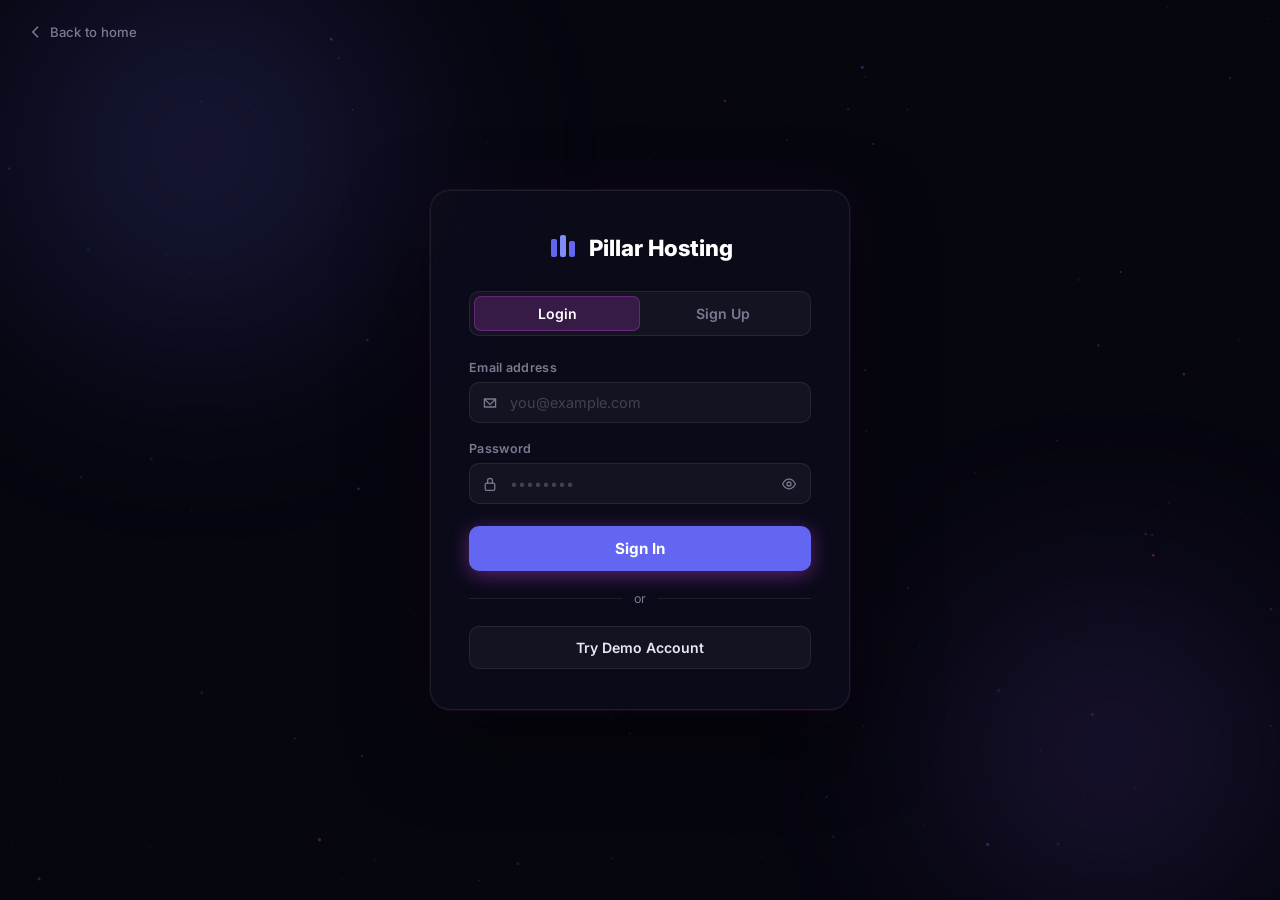
==== dashboard.html @ 29925a9b "Initial project setup and dashboard improvements" ====
<!DOCTYPE html>
<html lang="en">
<head>
  <meta charset="UTF-8" />
  <meta name="viewport" content="width=device-width, initial-scale=1.0" />
  <title>Pillar Hosting — Dashboard</title>
  <link rel="stylesheet" href="dashboard.css" />
  <link href="https://fonts.googleapis.com/css2?family=Inter:wght@300;400;500;600;700;800;900&display=swap" rel="stylesheet" />
</head>
<body>

  <!-- ─── SIDEBAR ─────────────────────────────────────────────────────── -->
  <aside class="sidebar" id="sidebar">
    <div class="sidebar-top">
      <a href="index.html" class="sidebar-logo">
        <svg viewBox="0 0 32 32" fill="none" class="logo-svg">
          <rect x="4"  y="8"  width="6" height="18" rx="2" fill="#6366f1"/>
          <rect x="13" y="4"  width="6" height="22" rx="2" fill="#818cf8"/>
          <rect x="22" y="10" width="6" height="16" rx="2" fill="#6366f1"/>
        </svg>
        <span>Pillar Hosting</span>
      </a>

      <nav class="sidebar-nav">
        <div class="nav-group-label">MAIN</div>
        <a href="#" class="nav-item active" data-page="overview">
          <svg class="ni-icon" viewBox="0 0 20 20" fill="none"><rect x="2" y="2" width="7" height="7" rx="1.5" fill="currentColor"/><rect x="11" y="2" width="7" height="7" rx="1.5" fill="currentColor"/><rect x="2" y="11" width="7" height="7" rx="1.5" fill="currentColor"/><rect x="11" y="11" width="7" height="7" rx="1.5" fill="currentColor"/></svg>
          <span>Overview</span>
          <span class="nav-badge" id="navBadgeOverview" style="display:none"></span>
        </a>
        <a href="#" class="nav-item" data-page="projects">
          <svg class="ni-icon" viewBox="0 0 20 20" fill="none"><rect x="2" y="3" width="16" height="14" rx="2" stroke="currentColor" stroke-width="1.7"/><path d="M7 3v14M2 8h5M2 13h5" stroke="currentColor" stroke-width="1.7" stroke-linecap="round"/></svg>
          <span>Projects</span>
          <span class="nav-badge" id="navBadgeProjects"></span>
        </a>
        <a href="#" class="nav-item" data-page="console">
          <svg class="ni-icon" viewBox="0 0 20 20" fill="none"><rect x="2" y="4" width="16" height="12" rx="2" stroke="currentColor" stroke-width="1.7"/><path d="M6 8l3 2.5L6 13M11 13h4" stroke="currentColor" stroke-width="1.7" stroke-linecap="round" stroke-linejoin="round"/></svg>
          <span>Console</span>
        </a>
        <a href="#" class="nav-item" data-page="files">
          <svg class="ni-icon" viewBox="0 0 20 20" fill="none"><path d="M4 3h7l4 4v10H4V3z" stroke="currentColor" stroke-width="1.7"/><path d="M11 3v4h4" stroke="currentColor" stroke-width="1.7"/></svg>
          <span>Files</span>
        </a>

        <div class="nav-group-label" style="margin-top:16px">SERVICES</div>
        <a href="#" class="nav-item" data-page="addons">
          <svg class="ni-icon" viewBox="0 0 20 20" fill="none"><circle cx="10" cy="10" r="7" stroke="currentColor" stroke-width="1.7"/><path d="M10 7v6M7 10h6" stroke="currentColor" stroke-width="1.7" stroke-linecap="round"/></svg>
          <span>Addons</span>
        </a>
        <a href="#" class="nav-item" data-page="backups">
          <svg class="ni-icon" viewBox="0 0 20 20" fill="none"><path d="M10 3v10M6 9l4 4 4-4" stroke="currentColor" stroke-width="1.7" stroke-linecap="round" stroke-linejoin="round"/><path d="M4 15h12" stroke="currentColor" stroke-width="1.7" stroke-linecap="round"/></svg>
          <span>Backups</span>
        </a>
        <a href="#" class="nav-item" data-page="deploy">
          <svg class="ni-icon" viewBox="0 0 20 20" fill="none"><path d="M10 2l2.5 5h5.5l-4.5 3.5 1.5 5.5L10 13l-5 3 1.5-5.5L2 7h5.5z" stroke="currentColor" stroke-width="1.7" stroke-linejoin="round"/></svg>
          <span>Deploy</span>
        </a>

        <div class="nav-group-label" style="margin-top:16px">ACCOUNT</div>
        <a href="#" class="nav-item" data-page="settings">
          <svg class="ni-icon" viewBox="0 0 20 20" fill="none"><circle cx="10" cy="10" r="2.5" stroke="currentColor" stroke-width="1.7"/><path d="M10 2v2M10 16v2M2 10h2M16 10h2M4.22 4.22l1.42 1.42M14.36 14.36l1.42 1.42M4.22 15.78l1.42-1.42M14.36 5.64l1.42-1.42" stroke="currentColor" stroke-width="1.7" stroke-linecap="round"/></svg>
          <span>Settings</span>
        </a>
      </nav>
    </div>

    <div class="sidebar-bottom">
      <div class="user-card" id="userCard">
        <div class="user-avatar" id="userAvatar">?</div>
        <div class="user-meta">
          <span class="user-name" id="userName">Loading...</span>
          <span class="user-plan" id="userPlan">Free Plan</span>
        </div>
        <button class="user-menu-btn" onclick="toggleUserMenu()" title="Account menu">
          <svg viewBox="0 0 20 20" fill="none"><circle cx="10" cy="5" r="1.5" fill="currentColor"/><circle cx="10" cy="10" r="1.5" fill="currentColor"/><circle cx="10" cy="15" r="1.5" fill="currentColor"/></svg>
        </button>
        <div class="user-dropdown" id="userDropdown">
          <a href="#" onclick="navigateTo('settings'); return false;">Settings</a>
          <a href="index.html">Home</a>
          <div class="ud-divider"></div>
          <a href="#" onclick="Auth.logout(); return false;" class="ud-logout">Logout</a>
        </div>
      </div>
    </div>
  </aside>

  <!-- Sidebar overlay (mobile) -->
  <div class="sidebar-overlay" id="sidebarOverlay" onclick="closeSidebar()"></div>

  <!-- ─── MAIN ─────────────────────────────────────────────────────────── -->
  <div class="main-wrap" id="mainWrap">

    <!-- TOPBAR -->
    <header class="topbar">
      <div class="topbar-left">
        <button class="topbar-burger" onclick="toggleSidebar()">
          <svg viewBox="0 0 20 20" fill="none"><path d="M3 5h14M3 10h14M3 15h14" stroke="currentColor" stroke-width="1.8" stroke-linecap="round"/></svg>
        </button>
        <div class="topbar-breadcrumb">
          <span class="tb-app">Pillar</span>
          <svg viewBox="0 0 16 16" fill="none"><path d="M6 3l5 5-5 5" stroke="currentColor" stroke-width="1.5" stroke-linecap="round" stroke-linejoin="round"/></svg>
          <span class="tb-page" id="topbarPage">Overview</span>
        </div>
      </div>
      <div class="topbar-right">
        <div class="topbar-clock" id="topbarClock">--:--</div>
        <div class="topbar-status">
          <span class="status-dot-g"></span>
          <span>All systems operational</span>
        </div>
        <button class="topbar-icon-btn notif-btn" onclick="toggleNotifications()" title="Notifications">
          <svg viewBox="0 0 20 20" fill="none"><path d="M10 2a6 6 0 00-6 6v3l-2 3h16l-2-3V8a6 6 0 00-6-6z" stroke="currentColor" stroke-width="1.7"/><path d="M8 16a2 2 0 004 0" stroke="currentColor" stroke-width="1.7"/></svg>
          <span class="notif-count" id="notifCount" style="display:none">0</span>
        </button>
        <div class="notif-panel" id="notifPanel">
          <div class="np-header">
            <span>Notifications</span>
            <button onclick="clearNotifications()" class="np-clear">Clear all</button>
          </div>
          <div class="np-list" id="notifList">
            <div class="np-empty">No new notifications</div>
          </div>
        </div>
        <button class="topbar-icon-btn" onclick="Auth.logout()" title="Logout">
          <svg viewBox="0 0 20 20" fill="none"><path d="M13 3h4v14h-4M9 14l4-4-4-4M13 10H5" stroke="currentColor" stroke-width="1.7" stroke-linecap="round" stroke-linejoin="round"/></svg>
        </button>
      </div>
    </header>

    <!-- ── OVERVIEW PAGE ─────────────────────────────────────────────── -->
    <div class="page active" id="page-overview">
      <div class="page-header">
        <div>
          <h1 class="page-title" id="welcomeMsg">Welcome back!</h1>
          <p class="page-sub">Here's what's happening with your projects today.</p>
        </div>
        <button class="btn-primary-sm" onclick="navigateTo('deploy')">+ New Project</button>
      </div>

      <div class="stat-cards" id="overviewStats">
        <div class="stat-card" data-card-anim style="--i:0">
          <div class="sc-icon purple">PRJ</div>
          <div class="sc-info">
            <span class="sc-val" id="scProjects">0</span>
            <span class="sc-lbl">Active Projects</span>
          </div>
          <div class="sc-trend up">↑ 0%</div>
        </div>
        <div class="stat-card" data-card-anim style="--i:1">
          <div class="sc-icon green">UP</div>
          <div class="sc-info">
            <span class="sc-val">99.9<small>%</small></span>
            <span class="sc-lbl">Uptime</span>
          </div>
          <div class="sc-trend up">↑ Stable</div>
        </div>
        <div class="stat-card" data-card-anim style="--i:2">
          <div class="sc-icon blue">RAM</div>
          <div class="sc-info">
            <span class="sc-val" id="scRam">0 MB</span>
            <span class="sc-lbl">RAM Used</span>
          </div>
          <div class="sc-trend neutral">→ Normal</div>
        </div>
        <div class="stat-card" data-card-anim style="--i:3">
          <div class="sc-icon orange">REQ</div>
          <div class="sc-info">
            <span class="sc-val" id="scReqs">0</span>
            <span class="sc-lbl">Requests Today</span>
          </div>
          <div class="sc-trend up">↑ Live</div>
        </div>
      </div>

      <div class="dash-grid">
        <div class="dash-col-main">
          <div class="section-card">
            <div class="sc-header">
              <h2>Your Projects</h2>
              <button class="sc-action" onclick="navigateTo('projects')">View all →</button>
            </div>
            <div id="overviewProjectsList"></div>
          </div>

          <div class="section-card">
            <div class="sc-header"><h2>Activity Log</h2></div>
            <div class="activity-list" id="activityList">
              <div class="activity-empty">No activity yet.</div>
            </div>
          </div>
        </div>

        <div class="dash-col-side">
          <div class="section-card">
            <div class="sc-header"><h2>Quick Deploy</h2></div>
            <div class="quick-deploy-grid">
              <button class="qd-btn" onclick="quickDeploy('Express.js')"><span class="qd-icon js" aria-label="Express.js"><svg class="icon-svg" viewBox="0 0 24 24" aria-hidden="true"><path d="M12 2l8 4.5v9L12 22l-8-6.5v-9L12 2z" fill="currentColor" opacity=".18"/><path d="M12 2l8 4.5v9L12 22l-8-6.5v-9L12 2z" fill="none" stroke="currentColor" stroke-width="1.5"/><circle cx="12" cy="12" r="2.2" fill="currentColor"/></svg></span>Express.js</button>
              <button class="qd-btn" onclick="quickDeploy('FastAPI')"><span class="qd-icon fa" aria-label="FastAPI"><svg class="icon-svg" viewBox="0 0 24 24" aria-hidden="true"><path d="M13 2L5 13h5l-1 9 10-13h-5l-1-7z" fill="currentColor"/></svg></span>FastAPI</button>
              <button class="qd-btn" onclick="quickDeploy('Discord Bot')"><span class="qd-icon dc" aria-label="Discord Bot"><svg class="icon-svg" viewBox="0 0 24 24" aria-hidden="true"><path d="M7 7.5c2.8-2 7.2-2 10 0 1 2 1.5 4 1.5 6.2-2 1.8-4.1 2.8-6.5 3.1l-.8-1.5-.8 1.5c-2.4-.3-4.5-1.3-6.5-3.1 0-2.2.5-4.2 1.5-6.2z" fill="none" stroke="currentColor" stroke-width="1.5"/><circle cx="9.5" cy="11.5" r="1" fill="currentColor"/><circle cx="14.5" cy="11.5" r="1" fill="currentColor"/></svg></span>Discord Bot</button>
              <button class="qd-btn" onclick="quickDeploy('Flask')"><span class="qd-icon fl" aria-label="Flask"><svg class="icon-svg" viewBox="0 0 24 24" aria-hidden="true"><path d="M10 3h4v4l4.2 7.1A3.8 3.8 0 0 1 14.9 20H9.1a3.8 3.8 0 0 1-3.3-5.9L10 7V3z" fill="none" stroke="currentColor" stroke-width="1.6"/><path d="M8 14h8" stroke="currentColor" stroke-width="1.6"/></svg></span>Flask</button>
              <button class="qd-btn" onclick="quickDeploy('Django')"><span class="qd-icon dj" aria-label="Django"><svg class="icon-svg" viewBox="0 0 24 24" aria-hidden="true"><rect x="5" y="5" width="10" height="10" rx="2" fill="none" stroke="currentColor" stroke-width="1.6"/><rect x="9" y="9" width="10" height="10" rx="2" fill="currentColor" opacity=".22" stroke="currentColor" stroke-width="1.2"/></svg></span>Django</button>
              <button class="qd-btn" onclick="quickDeploy('Telegram Bot')"><span class="qd-icon tg" aria-label="Telegram Bot"><svg class="icon-svg" viewBox="0 0 24 24" aria-hidden="true"><path d="M3 11.5L20 4l-4.8 16-4.4-5-3.1 3.1v-4.8L3 11.5z" fill="none" stroke="currentColor" stroke-width="1.6" stroke-linejoin="round"/><path d="M20 4L7.7 13.3" stroke="currentColor" stroke-width="1.4"/></svg></span>Telegram</button>
            </div>
          </div>

          <div class="section-card">
            <div class="sc-header"><h2>Resource Usage</h2></div>
            <div class="resource-bars">
              <div class="resource-item">
                <div class="ri-label"><span>CPU</span><span id="cpuVal">0%</span></div>
                <div class="ri-bar"><div class="ri-fill cpu" id="cpuBar"></div></div>
              </div>
              <div class="resource-item">
                <div class="ri-label"><span>RAM</span><span id="ramVal">0%</span></div>
                <div class="ri-bar"><div class="ri-fill ram" id="ramBar"></div></div>
              </div>
              <div class="resource-item">
                <div class="ri-label"><span>Network</span><span id="netVal">0 KB/s</span></div>
                <div class="ri-bar"><div class="ri-fill net" id="netBar"></div></div>
              </div>
              <div class="resource-item">
                <div class="ri-label"><span>Storage</span><span id="stoVal">0%</span></div>
                <div class="ri-bar"><div class="ri-fill sto" id="stoBar"></div></div>
              </div>
            </div>
          </div>
        </div>
      </div>
    </div>

    <!-- ── PROJECTS PAGE ─────────────────────────────────────────────── -->
    <div class="page" id="page-projects">
      <div class="page-header">
        <div>
          <h1 class="page-title">Projects</h1>
          <p class="page-sub">Manage and monitor all your deployments.</p>
        </div>
        <div class="page-header-actions">
          <div class="search-wrap">
            <svg viewBox="0 0 20 20" fill="none"><circle cx="8.5" cy="8.5" r="5.5" stroke="currentColor" stroke-width="1.7"/><path d="M13 13l4 4" stroke="currentColor" stroke-width="1.7" stroke-linecap="round"/></svg>
            <input type="text" id="projectSearch" placeholder="Search projects..." oninput="filterProjects()" />
          </div>
          <button class="btn-primary-sm" onclick="navigateTo('deploy')">+ New Project</button>
        </div>
      </div>
      <div id="projectsGrid" class="projects-grid"></div>
    </div>

    <!-- ── CONSOLE PAGE ──────────────────────────────────────────────── -->
    <div class="page" id="page-console">
      <div class="page-header">
        <div>
          <h1 class="page-title">Console</h1>
          <p class="page-sub">Live terminal output for your deployments.</p>
        </div>
        <div class="page-header-actions">
          <select class="form-select" id="consoleProjectSelect" onchange="switchConsoleProject()">
            <option value="">Select a project...</option>
          </select>
        </div>
      </div>
      <div class="console-wrap">
        <div class="console-toolbar">
          <div class="ct-left">
            <span class="ct-dot red"></span>
            <span class="ct-dot yellow"></span>
            <span class="ct-dot green"></span>
            <span class="ct-title" id="consoleTitle">No project selected</span>
          </div>
          <div class="ct-right">
            <button class="ct-btn" onclick="clearConsole()">Clear</button>
            <button class="ct-btn" onclick="copyConsole()">Copy</button>
            <button class="ct-btn" onclick="downloadLogs()">Download Logs</button>
          </div>
        </div>
        <div class="console-body" id="consoleBody">
          <div class="console-placeholder">Select a project to view its console output.</div>
        </div>
        <div class="console-input-row">
          <span class="ci-prompt">$</span>
          <input type="text" class="ci-input" id="consoleInput" placeholder="Enter command..." onkeydown="handleConsoleCmd(event)" />
          <button class="ci-run" onclick="runConsoleCmd()">Run</button>
        </div>
      </div>
    </div>

    <!-- ── FILES PAGE ────────────────────────────────────────────────── -->
    <div class="page" id="page-files">
      <div class="page-header">
        <div>
          <h1 class="page-title">Files</h1>
          <p class="page-sub">Browse and manage project files.</p>
        </div>
        <div class="page-header-actions">
          <select class="form-select" id="filesProjectSelect" onchange="loadFiles()"></select>
          <button class="btn-primary-sm" onclick="uploadFileDialog()">Upload</button>
        </div>
      </div>
      <div class="files-card">
        <div class="files-breadcrumb" id="filesBreadcrumb">/ root</div>
        <table class="data-table" id="filesTable">
          <thead><tr><th>Name</th><th>Size</th><th>Modified</th><th>Actions</th></tr></thead>
          <tbody id="filesBody"></tbody>
        </table>
      </div>
    </div>

    <!-- ── ADDONS PAGE ───────────────────────────────────────────────── -->
    <div class="page" id="page-addons">
      <div class="page-header">
        <div>
          <h1 class="page-title">Addons</h1>
          <p class="page-sub">Extend your projects with powerful integrations.</p>
        </div>
      </div>
      <div class="addons-grid" id="addonsGrid"></div>
    </div>

    <!-- ── BACKUPS PAGE ──────────────────────────────────────────────── -->
    <div class="page" id="page-backups">
      <div class="page-header">
        <div>
          <h1 class="page-title">Backups</h1>
          <p class="page-sub">Automatic and manual snapshots of your projects.</p>
        </div>
        <button class="btn-primary-sm" onclick="createBackup()">+ Create Backup</button>
      </div>
      <div class="section-card">
        <table class="data-table">
          <thead><tr><th>Backup</th><th>Project</th><th>Size</th><th>Created</th><th>Actions</th></tr></thead>
          <tbody id="backupsBody"></tbody>
        </table>
      </div>
    </div>

    <!-- ── DEPLOY PAGE ───────────────────────────────────────────────── -->
    <div class="page" id="page-deploy">
      <div class="page-header">
        <div>
          <h1 class="page-title">Deploy</h1>
          <p class="page-sub">Launch a new project in seconds.</p>
        </div>
      </div>
      <div class="deploy-layout">
        <div class="deploy-form-card">
          <h2>Project Details</h2>
          <div class="form-group">
            <label>Project Name</label>
            <input type="text" class="form-input" id="deployName" placeholder="my-awesome-app" />
          </div>
          <div class="form-group">
            <label>Project Type</label>
            <div class="type-picker" id="typePicker">
              <button class="type-btn active" data-type="Express.js"><span class="qd-icon js" aria-label="Express.js"><svg class="icon-svg" viewBox="0 0 24 24" aria-hidden="true"><path d="M12 2l8 4.5v9L12 22l-8-6.5v-9L12 2z" fill="currentColor" opacity=".18"/><path d="M12 2l8 4.5v9L12 22l-8-6.5v-9L12 2z" fill="none" stroke="currentColor" stroke-width="1.5"/><circle cx="12" cy="12" r="2.2" fill="currentColor"/></svg></span>Express.js</button>
              <button class="type-btn" data-type="FastAPI"><span class="qd-icon fa" aria-label="FastAPI"><svg class="icon-svg" viewBox="0 0 24 24" aria-hidden="true"><path d="M13 2L5 13h5l-1 9 10-13h-5l-1-7z" fill="currentColor"/></svg></span>FastAPI</button>
              <button class="type-btn" data-type="Flask"><span class="qd-icon fl" aria-label="Flask"><svg class="icon-svg" viewBox="0 0 24 24" aria-hidden="true"><path d="M10 3h4v4l4.2 7.1A3.8 3.8 0 0 1 14.9 20H9.1a3.8 3.8 0 0 1-3.3-5.9L10 7V3z" fill="none" stroke="currentColor" stroke-width="1.6"/><path d="M8 14h8" stroke="currentColor" stroke-width="1.6"/></svg></span>Flask</button>
              <button class="type-btn" data-type="Django"><span class="qd-icon dj" aria-label="Django"><svg class="icon-svg" viewBox="0 0 24 24" aria-hidden="true"><rect x="5" y="5" width="10" height="10" rx="2" fill="none" stroke="currentColor" stroke-width="1.6"/><rect x="9" y="9" width="10" height="10" rx="2" fill="currentColor" opacity=".22" stroke="currentColor" stroke-width="1.2"/></svg></span>Django</button>
              <button class="type-btn" data-type="Discord Bot"><span class="qd-icon dc" aria-label="Discord Bot"><svg class="icon-svg" viewBox="0 0 24 24" aria-hidden="true"><path d="M7 7.5c2.8-2 7.2-2 10 0 1 2 1.5 4 1.5 6.2-2 1.8-4.1 2.8-6.5 3.1l-.8-1.5-.8 1.5c-2.4-.3-4.5-1.3-6.5-3.1 0-2.2.5-4.2 1.5-6.2z" fill="none" stroke="currentColor" stroke-width="1.5"/><circle cx="9.5" cy="11.5" r="1" fill="currentColor"/><circle cx="14.5" cy="11.5" r="1" fill="currentColor"/></svg></span>Discord Bot</button>
              <button class="type-btn" data-type="Telegram Bot"><span class="qd-icon tg" aria-label="Telegram Bot"><svg class="icon-svg" viewBox="0 0 24 24" aria-hidden="true"><path d="M3 11.5L20 4l-4.8 16-4.4-5-3.1 3.1v-4.8L3 11.5z" fill="none" stroke="currentColor" stroke-width="1.6" stroke-linejoin="round"/><path d="M20 4L7.7 13.3" stroke="currentColor" stroke-width="1.4"/></svg></span>Telegram Bot</button>
              <button class="type-btn" data-type="Node.js"><span class="qd-icon js" aria-label="Node.js"><svg class="icon-svg" viewBox="0 0 24 24" aria-hidden="true"><path d="M12 2l8 4.5v9L12 22l-8-6.5v-9L12 2z" fill="currentColor" opacity=".18"/><path d="M12 2l8 4.5v9L12 22l-8-6.5v-9L12 2z" fill="none" stroke="currentColor" stroke-width="1.5"/><circle cx="12" cy="12" r="2.2" fill="currentColor"/></svg></span>Node.js</button>
              <button class="type-btn" data-type="Bun"><span class="qd-icon fa" aria-label="Bun"><svg class="icon-svg" viewBox="0 0 24 24" aria-hidden="true"><circle cx="12" cy="12" r="8" fill="none" stroke="currentColor" stroke-width="1.6"/><circle cx="9.3" cy="11" r="1" fill="currentColor"/><circle cx="14.7" cy="11" r="1" fill="currentColor"/><path d="M9 15c1 .8 2 .9 3 .9s2-.1 3-.9" stroke="currentColor" stroke-width="1.4" fill="none" stroke-linecap="round"/></svg></span>Bun</button>
              <button class="type-btn" data-type="PHP"><span class="qd-icon fl" aria-label="PHP"><svg class="icon-svg" viewBox="0 0 24 24" aria-hidden="true"><ellipse cx="12" cy="12" rx="8" ry="5.5" fill="none" stroke="currentColor" stroke-width="1.6"/><path d="M8 10h1.5M11.5 10H13M15 10h1" stroke="currentColor" stroke-width="1.4"/></svg></span>PHP</button>
              <button class="type-btn" data-type="Ruby"><span class="qd-icon dj" aria-label="Ruby"><svg class="icon-svg" viewBox="0 0 24 24" aria-hidden="true"><path d="M12 3l6 5-2 8-8 5-3-8 3-6z" fill="none" stroke="currentColor" stroke-width="1.6"/><path d="M12 3l1.8 5L9 13l-4-0.2" stroke="currentColor" stroke-width="1.2"/></svg></span>Ruby</button>
              <button class="type-btn" data-type="Go"><span class="qd-icon dc" aria-label="Go"><svg class="icon-svg" viewBox="0 0 24 24" aria-hidden="true"><path d="M4 12h9M4 9h7M4 15h6" stroke="currentColor" stroke-width="1.6" stroke-linecap="round"/><circle cx="15.5" cy="12" r="4.5" fill="none" stroke="currentColor" stroke-width="1.6"/><circle cx="15.5" cy="12" r="1" fill="currentColor"/></svg></span>Go</button>
              <button class="type-btn" data-type="Rust"><span class="qd-icon tg" aria-label="Rust"><svg class="icon-svg" viewBox="0 0 24 24" aria-hidden="true"><circle cx="12" cy="12" r="7" fill="none" stroke="currentColor" stroke-width="1.6"/><circle cx="12" cy="12" r="2" fill="currentColor"/><path d="M12 5v2M12 17v2M5 12h2M17 12h2" stroke="currentColor" stroke-width="1.4"/></svg></span>Rust</button>
              <button class="type-btn" data-type="Java"><span class="qd-icon js" aria-label="Java"><svg class="icon-svg" viewBox="0 0 24 24" aria-hidden="true"><path d="M8 18h8" stroke="currentColor" stroke-width="1.6"/><path d="M9 10h6v6a3 3 0 0 1-6 0v-6z" fill="none" stroke="currentColor" stroke-width="1.6"/><path d="M12 4c0 1.2 1.2 1.6 1.2 2.8S12 8.3 12 9" stroke="currentColor" stroke-width="1.3" fill="none" stroke-linecap="round"/></svg></span>Java</button>
              <button class="type-btn" data-type=".NET"><span class="qd-icon fa" aria-label=".NET"><svg class="icon-svg" viewBox="0 0 24 24" aria-hidden="true"><rect x="4" y="5" width="16" height="14" rx="2" fill="none" stroke="currentColor" stroke-width="1.6"/><path d="M8 12h8" stroke="currentColor" stroke-width="1.6"/><path d="M12 8v8" stroke="currentColor" stroke-width="1.6"/></svg></span>.NET</button>
              <button class="type-btn" data-type="Custom Runtime"><span class="qd-icon fl" aria-label="Custom Runtime"><svg class="icon-svg" viewBox="0 0 24 24" aria-hidden="true"><path d="M4 8l6-5v4l-3 2 3 2v4l-6-5V8zm16 0l-6-5v4l3 2-3 2v4l6-5V8z" fill="currentColor"/></svg></span>Custom Runtime</button>
            </div>
          </div>
          <div class="form-group">
            <label>Deployment Method</label>
            <div class="method-tabs" id="methodTabs">
              <button class="method-tab active" data-method="github"><svg class="method-icon" viewBox="0 0 24 24" aria-hidden="true"><circle cx="6" cy="6" r="2" fill="currentColor"/><circle cx="18" cy="8" r="2" fill="currentColor"/><circle cx="8" cy="18" r="2" fill="currentColor"/><path d="M7.6 7.3l8 1.4M7.3 7.8l-.8 8M16.4 9.3l-6.8 7.1" stroke="currentColor" stroke-width="1.6" fill="none" stroke-linecap="round"/></svg>GitHub Import</button>
              <button class="method-tab" data-method="upload"><svg class="method-icon" viewBox="0 0 24 24" aria-hidden="true"><path d="M12 4v10M8.5 7.5L12 4l3.5 3.5" stroke="currentColor" stroke-width="1.8" fill="none" stroke-linecap="round" stroke-linejoin="round"/><rect x="4" y="14" width="16" height="6" rx="2" fill="none" stroke="currentColor" stroke-width="1.6"/></svg>File Upload</button>
              <button class="method-tab" data-method="zip"><svg class="method-icon" viewBox="0 0 24 24" aria-hidden="true"><rect x="4" y="5" width="16" height="14" rx="2" fill="none" stroke="currentColor" stroke-width="1.6"/><path d="M12 6v12" stroke="currentColor" stroke-width="1.4" stroke-dasharray="2 2"/><path d="M8 10h2M8 14h2" stroke="currentColor" stroke-width="1.6" stroke-linecap="round"/></svg>Direct ZIP</button>
            </div>
          </div>
          <div class="form-group" id="repoGroup">
            <label>Repository URL</label>
            <input type="text" class="form-input" id="deployRepo" placeholder="https://github.com/user/repo" />
          </div>
          <div class="form-group">
            <label>Environment Variables <span class="label-hint">(optional)</span></label>
            <textarea class="form-input form-textarea" id="deployEnv" placeholder="PORT=3000&#10;NODE_ENV=production"></textarea>
          </div>
          <div class="form-group">
            <label>Plan</label>
            <div class="plan-picker">
              <label class="plan-radio active" id="planFree"><input type="radio" name="plan" value="free" checked /> Free Forever — 512MB RAM · 1 vCPU · Always $0</label>
            </div>
          </div>
          <button class="btn-deploy" id="btnDeploy" onclick="deployProject()">
            <span id="deployBtnText">Deploy Project</span>
          </button>
        </div>
        <div class="deploy-preview-card">
          <h2>Deployment Preview</h2>
          <div class="deploy-preview" id="deployPreview">
            <div class="dp-row"><span class="dp-k">Name</span><span class="dp-v" id="dpName">—</span></div>
            <div class="dp-row"><span class="dp-k">Type</span><span class="dp-v" id="dpType">Express.js</span></div>
            <div class="dp-row"><span class="dp-k">Method</span><span class="dp-v" id="dpMethod">GitHub Import</span></div>
            <div class="dp-row"><span class="dp-k">Plan</span><span class="dp-v" id="dpPlan">Free</span></div>
            <div class="dp-row"><span class="dp-k">Status</span><span class="dp-v"><span class="tag-ready">Ready to deploy</span></span></div>
          </div>
          <div class="deploy-log" id="deployLog" style="display:none">
            <div class="dl-header">Deploy Log</div>
            <div class="dl-body" id="deployLogBody"></div>
          </div>
        </div>
      </div>
    </div>

    <!-- ── PROJECT MANAGER PAGE ─────────────────────────────────────── -->
    <div class="page" id="page-manage">
      <div class="page-header">
        <div>
          <h1 class="page-title" id="manageProjectTitle">Project Manager</h1>
          <p class="page-sub" id="manageProjectSub">Manage runtime, files, packages, and startup for a selected project.</p>
        </div>
        <button class="btn-primary-sm" onclick="navigateTo('projects')">← Back to Projects</button>
      </div>

      <div class="manage-shell" id="manageShell">
        <div class="manage-empty">
          <h3>No project selected</h3>
          <p>Open the Projects page and click Manage Project on any project.</p>
        </div>
      </div>
    </div>

    <!-- ── SETTINGS PAGE ─────────────────────────────────────────────── -->
    <div class="page" id="page-settings">
      <div class="page-header">
        <div>
          <h1 class="page-title">Settings</h1>
          <p class="page-sub">Manage your account and preferences.</p>
        </div>
      </div>
      <div class="settings-layout">
        <div class="settings-card">
          <h2>Profile</h2>
          <div class="profile-avatar-row">
            <div class="big-avatar" id="bigAvatar">?</div>
            <div>
              <p style="font-weight:600;color:#fff" id="profileNameDisplay">—</p>
              <p style="font-size:0.8rem;color:var(--muted)" id="profileEmailDisplay">—</p>
            </div>
          </div>
          <div class="form-group"><label>Display Name</label><input type="text" class="form-input" id="settingName" /></div>
          <div class="form-group"><label>Email Address</label><input type="email" class="form-input" id="settingEmail" /></div>
          <button class="btn-save" onclick="saveProfile()">Save Changes</button>
          <div class="save-msg" id="profileMsg" style="display:none"></div>
        </div>

        <div class="settings-card">
          <h2>Security</h2>
          <div class="form-group"><label>Current Password</label><input type="password" class="form-input" id="settingOldPass" placeholder="••••••••" /></div>
          <div class="form-group"><label>New Password</label><input type="password" class="form-input" id="settingNewPass" placeholder="Min. 6 characters" /></div>
          <div class="form-group"><label>Confirm New Password</label><input type="password" class="form-input" id="settingConfPass" placeholder="••••••••" /></div>
          <button class="btn-save" onclick="changePassword()">Update Password</button>
          <div class="save-msg" id="passMsg" style="display:none"></div>
        </div>

        <div class="settings-card">
          <h2>Subscription</h2>
          <div class="plan-display" id="planDisplay">
            <div class="pd-pill free">FREE FOREVER</div>
            <div>
              <p class="pd-name">Pillar Free</p>
              <p class="pd-desc">Unlimited projects · 512 MB RAM · Always $0</p>
            </div>
          </div>
          <p style="font-size:0.82rem;color:var(--muted);margin-top:8px">Pillar Hosting is completely free. No upgrades, no credit card ever.</p>
        </div>

        <div class="settings-card danger-zone">
          <h2>Danger Zone</h2>
          <p>Permanently delete your account and all data. This action cannot be undone.</p>
          <button class="btn-danger" onclick="confirmDeleteAccount()">Delete Account</button>
        </div>
      </div>
    </div>

  </div><!-- /main-wrap -->

  <script src="auth.js"></script>
  <script src="dashboard.js"></script>
</body>
</html>
---- dashboard.css ----
/* ═══════════════════════════════════════════════════════
   dashboard.css — Pella Dashboard
═══════════════════════════════════════════════════════ */
*, *::before, *::after { box-sizing: border-box; margin: 0; padding: 0; }

:root {
  --bg:        #06060f;
  --bg2:       #09091a;
  --card:      #0c0c1c;
  --card2:     #111128;
  --border:    rgba(255,255,255,0.07);
  --border-h:  rgba(99,102,241,0.35);
  --pink:      #6366f1;
  --pink2:     #4338ca;
  --text:      #e8e8f0;
  --muted:     #7a7a92;
  --green:     #22c55e;
  --blue:      #3b82f6;
  --orange:    #f97316;
  --red:       #ef4444;
  --sidebar-w: 230px;
  --topbar-h:  58px;
  --r:         12px;
}

html, body { height: 100%; overflow: hidden; }
body {
  font-family: 'Inter', system-ui, sans-serif;
  background: var(--bg);
  color: var(--text);
  display: flex;
}
a { text-decoration: none; color: inherit; }
button { font-family: inherit; cursor: pointer; }

/* ── SIDEBAR ─────────────────────────────────────────────────────────────── */
.sidebar {
  width: var(--sidebar-w);
  height: 100vh;
  background: var(--bg2);
  border-right: 1px solid var(--border);
  display: flex;
  flex-direction: column;
  justify-content: space-between;
  flex-shrink: 0;
  overflow-y: auto;
  z-index: 50;
  transition: transform 0.28s cubic-bezier(0.22,1,0.36,1);
  /* Custom scrollbar */
  scrollbar-width: thin;
  scrollbar-color: rgba(255,255,255,0.08) transparent;
}
.sidebar::-webkit-scrollbar { width: 4px; }
.sidebar::-webkit-scrollbar-thumb { background: rgba(255,255,255,0.08); border-radius: 2px; }

.sidebar-top { padding: 0 10px 10px; }

.sidebar-logo {
  display: flex;
  align-items: center;
  gap: 9px;
  padding: 18px 12px 16px;
  font-size: 1.2rem;
  font-weight: 800;
  color: #fff;
  letter-spacing: -0.5px;
  border-bottom: 1px solid var(--border);
  margin-bottom: 12px;
  transition: opacity 0.2s;
}
.sidebar-logo:hover { opacity: 0.8; }
.logo-svg { width: 26px; height: 26px; }

.sidebar-nav { display: flex; flex-direction: column; gap: 2px; }

.nav-group-label {
  font-size: 0.62rem;
  font-weight: 700;
  letter-spacing: 1.5px;
  color: var(--muted);
  padding: 6px 12px 4px;
  opacity: 0.7;
}

.nav-item {
  display: flex;
  align-items: center;
  gap: 10px;
  padding: 10px 12px;
  border-radius: 9px;
  font-size: 0.875rem;
  font-weight: 500;
  color: var(--muted);
  transition: background 0.18s, color 0.18s, transform 0.15s;
  position: relative;
}
.ni-icon { width: 17px; height: 17px; flex-shrink: 0; }
.nav-item span:nth-child(2) { flex: 1; }
.nav-item:hover {
  background: rgba(255,255,255,0.05);
  color: var(--text);
  transform: translateX(2px);
}
.nav-item.active {
  background: rgba(99,102,241,0.12);
  color: var(--pink);
  font-weight: 600;
}
.nav-item.active::before {
  content: '';
  position: absolute;
  left: 0; top: 20%; bottom: 20%;
  width: 3px;
  background: var(--pink);
  border-radius: 0 3px 3px 0;
}

.nav-badge {
  min-width: 18px;
  height: 18px;
  background: var(--pink);
  color: #fff;
  font-size: 0.62rem;
  font-weight: 800;
  border-radius: 9px;
  display: flex;
  align-items: center;
  justify-content: center;
  padding: 0 5px;
}

/* ── SIDEBAR BOTTOM (user card) ──────────────────────────────────────────── */
.sidebar-bottom {
  padding: 12px 10px;
  border-top: 1px solid var(--border);
}

.user-card {
  display: flex;
  align-items: center;
  gap: 10px;
  padding: 10px 12px;
  border-radius: 10px;
  background: rgba(255,255,255,0.03);
  border: 1px solid var(--border);
  position: relative;
  transition: border-color 0.2s;
}
.user-card:hover { border-color: var(--border-h); }

.user-avatar {
  width: 34px; height: 34px;
  border-radius: 9px;
  background: linear-gradient(135deg, var(--pink), #6366f1);
  display: flex;
  align-items: center;
  justify-content: center;
  font-size: 0.75rem;
  font-weight: 800;
  color: #fff;
  flex-shrink: 0;
}
.user-meta { flex: 1; min-width: 0; }
.user-name { display: block; font-size: 0.83rem; font-weight: 700; color: #fff; white-space: nowrap; overflow: hidden; text-overflow: ellipsis; }
.user-plan { display: block; font-size: 0.68rem; color: var(--muted); }

.user-menu-btn {
  background: none;
  border: none;
  color: var(--muted);
  padding: 2px;
  display: flex;
  align-items: center;
  border-radius: 5px;
  transition: color 0.2s, background 0.2s;
}
.user-menu-btn svg { width: 16px; height: 16px; }
.user-menu-btn:hover { color: var(--text); background: rgba(255,255,255,0.08); }

.user-dropdown {
  display: none;
  position: absolute;
  bottom: calc(100% + 6px);
  left: 0; right: 0;
  background: var(--card2);
  border: 1px solid var(--border);
  border-radius: 10px;
  padding: 6px;
  z-index: 100;
  animation: fadeSlideUp 0.2s ease both;
}
.user-dropdown.open { display: block; }
@keyframes fadeSlideUp {
  from { opacity: 0; transform: translateY(8px); }
  to   { opacity: 1; transform: translateY(0); }
}
.user-dropdown a {
  display: block;
  padding: 8px 10px;
  font-size: 0.82rem;
  color: var(--muted);
  border-radius: 7px;
  transition: background 0.15s, color 0.15s;
}
.user-dropdown a:hover { background: rgba(255,255,255,0.05); color: var(--text); }
.ud-divider { height: 1px; background: var(--border); margin: 4px 0; }
.ud-logout { color: var(--red) !important; }
.ud-logout:hover { background: rgba(239,68,68,0.1) !important; }

/* ── SIDEBAR OVERLAY (mobile) ────────────────────────────────────────────── */
.sidebar-overlay {
  display: none;
  position: fixed;
  inset: 0;
  background: rgba(0,0,0,0.6);
  z-index: 49;
  backdrop-filter: blur(2px);
}

/* ── MAIN WRAP ───────────────────────────────────────────────────────────── */
.main-wrap {
  flex: 1;
  display: flex;
  flex-direction: column;
  overflow: hidden;
  min-width: 0;
}

/* ── TOPBAR ──────────────────────────────────────────────────────────────── */
.topbar {
  height: var(--topbar-h);
  background: var(--bg2);
  border-bottom: 1px solid var(--border);
  display: flex;
  align-items: center;
  justify-content: space-between;
  padding: 0 22px;
  flex-shrink: 0;
  gap: 16px;
}
.topbar-left { display: flex; align-items: center; gap: 14px; }
.topbar-right { display: flex; align-items: center; gap: 10px; }

.topbar-burger {
  background: none;
  border: none;
  color: var(--muted);
  padding: 6px;
  display: none;
  border-radius: 8px;
  transition: color 0.2s, background 0.2s;
}
.topbar-burger svg { width: 20px; height: 20px; }
.topbar-burger:hover { color: var(--text); background: rgba(255,255,255,0.06); }

.topbar-breadcrumb {
  display: flex;
  align-items: center;
  gap: 6px;
  font-size: 0.85rem;
}
.topbar-breadcrumb svg { width: 14px; height: 14px; color: var(--muted); }
.tb-app { color: var(--muted); }
.tb-page { font-weight: 700; color: #fff; }

.topbar-clock {
  font-size: 0.8rem;
  font-weight: 600;
  color: var(--muted);
  font-variant-numeric: tabular-nums;
  min-width: 40px;
}

.topbar-status {
  display: flex;
  align-items: center;
  gap: 6px;
  font-size: 0.75rem;
  color: var(--muted);
  background: rgba(34,197,94,0.06);
  border: 1px solid rgba(34,197,94,0.15);
  padding: 4px 10px;
  border-radius: 20px;
}
.status-dot-g {
  width: 6px; height: 6px;
  background: var(--green);
  border-radius: 50%;
  animation: pulseGreen 2.5s infinite;
}
@keyframes pulseGreen {
  0%,100% { box-shadow: 0 0 0 0 rgba(34,197,94,0.5); }
  50%      { box-shadow: 0 0 0 4px rgba(34,197,94,0); }
}

.topbar-icon-btn {
  position: relative;
  background: none;
  border: 1px solid var(--border);
  color: var(--muted);
  width: 34px; height: 34px;
  border-radius: 8px;
  display: flex;
  align-items: center;
  justify-content: center;
  transition: color 0.2s, border-color 0.2s, background 0.2s;
}
.topbar-icon-btn svg { width: 17px; height: 17px; }
.topbar-icon-btn:hover { color: var(--text); border-color: rgba(255,255,255,0.2); background: rgba(255,255,255,0.05); }

.notif-count {
  position: absolute;
  top: -5px; right: -5px;
  background: var(--pink);
  color: #fff;
  font-size: 0.58rem;
  font-weight: 800;
  min-width: 16px; height: 16px;
  border-radius: 8px;
  display: flex;
  align-items: center;
  justify-content: center;
  padding: 0 3px;
  border: 2px solid var(--bg2);
}
.notif-panel {
  display: none;
  position: absolute;
  top: calc(var(--topbar-h) + 4px);
  right: 80px;
  width: 300px;
  background: var(--card2);
  border: 1px solid var(--border);
  border-radius: 14px;
  z-index: 200;
  box-shadow: 0 20px 60px rgba(0,0,0,0.5);
  animation: fadeSlideUp 0.2s ease both;
  overflow: hidden;
}
.notif-panel.open { display: block; }
.np-header {
  display: flex;
  align-items: center;
  justify-content: space-between;
  padding: 12px 14px;
  border-bottom: 1px solid var(--border);
  font-size: 0.82rem;
  font-weight: 700;
  color: #fff;
}
.np-clear { background: none; border: none; color: var(--muted); font-size: 0.75rem; cursor: pointer; }
.np-clear:hover { color: var(--text); }
.np-list { max-height: 280px; overflow-y: auto; }
.np-empty { padding: 24px; text-align: center; font-size: 0.82rem; color: var(--muted); }
.np-item {
  padding: 12px 14px;
  border-bottom: 1px solid var(--border);
  font-size: 0.82rem;
}
.np-item:last-child { border-bottom: none; }
.np-item-title { font-weight: 600; color: var(--text); margin-bottom: 3px; }
.np-item-time { font-size: 0.72rem; color: var(--muted); }

/* ── PAGES ───────────────────────────────────────────────────────────────── */
.page {
  display: none;
  flex: 1;
  overflow-y: auto;
  padding: 26px 26px 40px;
  scrollbar-width: thin;
  scrollbar-color: rgba(255,255,255,0.07) transparent;
  animation: pageIn 0.3s ease both;
}
.page.active { display: block; }
@keyframes pageIn {
  from { opacity: 0; transform: translateY(10px); }
  to   { opacity: 1; transform: translateY(0); }
}
.page::-webkit-scrollbar { width: 4px; }
.page::-webkit-scrollbar-thumb { background: rgba(255,255,255,0.07); border-radius: 2px; }

.page-header {
  display: flex;
  align-items: flex-start;
  justify-content: space-between;
  gap: 16px;
  margin-bottom: 24px;
  flex-wrap: wrap;
}
.page-title { font-size: 1.4rem; font-weight: 800; color: #fff; margin-bottom: 4px; }
.page-sub { font-size: 0.85rem; color: var(--muted); }
.page-header-actions { display: flex; align-items: center; gap: 10px; flex-wrap: wrap; }

/* ── STAT CARDS ──────────────────────────────────────────────────────────── */
.stat-cards {
  display: grid;
  grid-template-columns: repeat(4, 1fr);
  gap: 14px;
  margin-bottom: 24px;
}

.stat-card {
  background: var(--card);
  border: 1px solid var(--border);
  border-radius: var(--r);
  padding: 18px 16px;
  display: flex;
  align-items: center;
  gap: 14px;
  transition: border-color 0.25s, transform 0.2s, box-shadow 0.2s;
  animation: cardSlideIn 0.4s calc(var(--i) * 80ms) ease both;
}
@keyframes cardSlideIn {
  from { opacity: 0; transform: translateY(16px); }
  to   { opacity: 1; transform: translateY(0); }
}
.stat-card:hover {
  border-color: var(--border-h);
  transform: translateY(-2px);
  box-shadow: 0 8px 30px rgba(217,70,239,0.08);
}

.sc-icon {
  width: 42px; height: 42px;
  border-radius: 10px;
  display: flex;
  align-items: center;
  justify-content: center;
  font-size: 0.62rem;
  font-weight: 800;
  letter-spacing: 0.5px;
  flex-shrink: 0;
}
.sc-icon.purple { background: rgba(217,70,239,0.12); }
.sc-icon.green  { background: rgba(34,197,94,0.12); }
.sc-icon.blue   { background: rgba(59,130,246,0.12); }
.sc-icon.orange { background: rgba(249,115,22,0.12); }

.sc-info { flex: 1; }
.sc-val { display: block; font-size: 1.55rem; font-weight: 900; color: #fff; line-height: 1.2; }
.sc-val small { font-size: 0.95rem; font-weight: 400; color: var(--muted); }
.sc-lbl { display: block; font-size: 0.72rem; color: var(--muted); margin-top: 3px; }

.sc-trend {
  font-size: 0.7rem;
  font-weight: 700;
  padding: 3px 8px;
  border-radius: 6px;
  align-self: flex-start;
  white-space: nowrap;
}
.sc-trend.up      { background: rgba(34,197,94,0.1); color: var(--green); }
.sc-trend.down    { background: rgba(239,68,68,0.1); color: var(--red); }
.sc-trend.neutral { background: rgba(255,255,255,0.05); color: var(--muted); }

/* ── DASH GRID ───────────────────────────────────────────────────────────── */
.dash-grid {
  display: grid;
  grid-template-columns: 1fr 340px;
  gap: 16px;
  align-items: start;
}
.dash-col-main { display: flex; flex-direction: column; gap: 16px; }
.dash-col-side { display: flex; flex-direction: column; gap: 16px; }

/* ── SECTION CARD ────────────────────────────────────────────────────────── */
.section-card {
  background: var(--card);
  border: 1px solid var(--border);
  border-radius: var(--r);
  overflow: hidden;
}
.sc-header {
  display: flex;
  align-items: center;
  justify-content: space-between;
  padding: 16px 18px 14px;
  border-bottom: 1px solid var(--border);
}
.sc-header h2 { font-size: 0.9rem; font-weight: 700; color: #fff; }
.sc-action {
  background: none;
  border: none;
  color: var(--pink);
  font-size: 0.78rem;
  font-weight: 600;
  cursor: pointer;
  transition: opacity 0.2s;
}
.sc-action:hover { opacity: 0.7; }

/* ── PROJECT CARDS ───────────────────────────────────────────────────────── */
.projects-grid {
  display: grid;
  grid-template-columns: repeat(auto-fill, minmax(290px, 1fr));
  gap: 14px;
}

.project-card {
  background: var(--card);
  border: 1px solid var(--border);
  border-radius: var(--r);
  padding: 18px;
  transition: border-color 0.25s, transform 0.2s, box-shadow 0.2s;
  animation: cardSlideIn 0.35s ease both;
}
.project-card:hover {
  border-color: var(--border-h);
  transform: translateY(-3px);
  box-shadow: 0 10px 35px rgba(217,70,239,0.08);
}

.pc-header { display: flex; align-items: center; gap: 10px; margin-bottom: 12px; }
.pc-icon {
  width: 36px; height: 36px;
  border-radius: 9px;
  display: flex;
  align-items: center;
  justify-content: center;
  background: rgba(255,255,255,0.04);
  border: 1px solid var(--border);
  flex-shrink: 0;
}
.pc-icon .icon-svg {
  width: 16px;
  height: 16px;
}
.pc-icon.js       { color: #f7df1e; }
.pc-icon.fastapi  { color: #5eead4; }
.pc-icon.flask    { color: #e2e8f0; }
.pc-icon.django   { color: #6ee7b7; }
.pc-icon.discord  { color: #a5b4fc; }
.pc-icon.telegram { color: #7dd3fc; }
.pc-icon.default { color: var(--pink); }

.pc-info { flex: 1; min-width: 0; }
.pc-name { font-size: 0.9rem; font-weight: 700; color: #fff; white-space: nowrap; overflow: hidden; text-overflow: ellipsis; }
.pc-type { font-size: 0.7rem; color: var(--muted); }

.pc-status {
  font-size: 0.68rem;
  font-weight: 700;
  padding: 3px 9px;
  border-radius: 20px;
}
.pc-status.running { background: rgba(34,197,94,0.12); color: var(--green); }
.pc-status.stopped { background: rgba(239,68,68,0.12); color: var(--red); }
.pc-status.deploying { background: rgba(249,115,22,0.12); color: var(--orange); }

.pc-meta { display: flex; gap: 12px; flex-wrap: wrap; font-size: 0.72rem; color: var(--muted); margin-bottom: 14px; }

.pc-actions { display: flex; gap: 6px; flex-wrap: wrap; }
.pc-btn {
  background: rgba(255,255,255,0.04);
  border: 1px solid var(--border);
  color: var(--muted);
  font-size: 0.7rem;
  padding: 5px 10px;
  border-radius: 7px;
  transition: background 0.15s, color 0.15s, border-color 0.15s;
}
.pc-btn:hover { background: rgba(255,255,255,0.09); color: var(--text); }
.pc-btn.start { border-color: rgba(34,197,94,0.25); color: var(--green); }
.pc-btn.start:hover { background: rgba(34,197,94,0.08); }
.pc-btn.stop  { border-color: rgba(239,68,68,0.25); color: var(--red); }
.pc-btn.stop:hover  { background: rgba(239,68,68,0.08); }
.pc-btn.danger { border-color: rgba(239,68,68,0.25); color: var(--red); }
.pc-btn.danger:hover { background: rgba(239,68,68,0.08); }
.pc-btn.primary {
  border-color: rgba(99,102,241,0.32);
  color: #a5b4fc;
  background: rgba(99,102,241,0.12);
}
.pc-btn.primary:hover {
  background: rgba(99,102,241,0.2);
  color: #c7d2fe;
}

/* empty state */
.empty-state {
  text-align: center;
  padding: 50px 20px;
  color: var(--muted);
}
.empty-icon { font-size: 3rem; margin-bottom: 12px; opacity: 0.5; }
.empty-icon {
  font-size: 0.72rem;
  font-weight: 800;
  letter-spacing: 1px;
  display: inline-flex;
  align-items: center;
  justify-content: center;
  width: 74px;
  height: 74px;
  border-radius: 20px;
  border: 1px solid var(--border);
  background: rgba(99,102,241,0.1);
  color: #a5b4fc;
  opacity: 1;
}
.empty-state p { font-size: 0.9rem; margin-bottom: 18px; }

/* ── OVERVIEW PROJECT LIST ───────────────────────────────────────────────── */
.ov-project-row {
  display: flex;
  align-items: center;
  gap: 12px;
  padding: 12px 18px;
  border-bottom: 1px solid var(--border);
  transition: background 0.15s;
}
.ov-project-row:last-child { border-bottom: none; }
.ov-project-row:hover { background: rgba(255,255,255,0.02); }
.ov-name { flex: 1; font-size: 0.875rem; font-weight: 600; color: #fff; }
.ov-type { font-size: 0.72rem; color: var(--muted); min-width: 80px; }

/* ── ACTIVITY ────────────────────────────────────────────────────────────── */
.activity-list { padding: 0; }
.activity-item {
  display: flex;
  align-items: flex-start;
  gap: 12px;
  padding: 10px 18px;
  border-bottom: 1px solid var(--border);
  font-size: 0.82rem;
}
.activity-item:last-child { border-bottom: none; }
.ai-dot {
  width: 8px; height: 8px;
  border-radius: 50%;
  margin-top: 5px;
  flex-shrink: 0;
}
.ai-dot.success { background: var(--green); }
.ai-dot.error   { background: var(--red); }
.ai-dot.info    { background: var(--blue); }
.ai-dot.warn    { background: var(--orange); }
.ai-text { flex: 1; color: var(--text); line-height: 1.5; }
.ai-time { font-size: 0.7rem; color: var(--muted); white-space: nowrap; }
.activity-empty { padding: 20px 18px; text-align: center; font-size: 0.82rem; color: var(--muted); }

/* ── QUICK DEPLOY ────────────────────────────────────────────────────────── */
.quick-deploy-grid {
  display: grid;
  grid-template-columns: 1fr 1fr;
  gap: 8px;
  padding: 14px;
}
.qd-btn {
  display: flex;
  align-items: center;
  gap: 8px;
  background: rgba(255,255,255,0.03);
  border: 1px solid var(--border);
  border-radius: 9px;
  padding: 9px 12px;
  font-size: 0.8rem;
  color: var(--muted);
  transition: background 0.15s, border-color 0.15s, color 0.15s;
}
.qd-btn:hover { background: rgba(217,70,239,0.07); border-color: var(--border-h); color: var(--text); }

.qd-icon {
  width: 24px; height: 24px;
  border-radius: 5px;
  display: flex;
  align-items: center;
  justify-content: center;
  background: rgba(255,255,255,0.04);
  border: 1px solid var(--border);
  flex-shrink: 0;
}
.qd-icon .icon-svg {
  width: 14px;
  height: 14px;
}
.qd-icon.js { color: #f7df1e; }
.qd-icon.fa { color: #5eead4; }
.qd-icon.fl { color: #e2e8f0; }
.qd-icon.dj { color: #6ee7b7; }
.qd-icon.dc { color: #a5b4fc; }
.qd-icon.tg { color: #7dd3fc; }

/* ── RESOURCE BARS ───────────────────────────────────────────────────────── */
.resource-bars { padding: 14px 18px; display: flex; flex-direction: column; gap: 14px; }
.resource-item { }
.ri-label {
  display: flex;
  justify-content: space-between;
  font-size: 0.75rem;
  color: var(--muted);
  margin-bottom: 5px;
}
.ri-label span:last-child { font-weight: 600; color: var(--text); }
.ri-bar {
  height: 5px;
  background: rgba(255,255,255,0.06);
  border-radius: 3px;
  overflow: hidden;
}
.ri-fill {
  height: 100%;
  border-radius: 3px;
  width: 0%;
  transition: width 1s cubic-bezier(0.22,1,0.36,1);
}
.ri-fill.cpu { background: linear-gradient(90deg, #d946ef, #a78bfa); }
.ri-fill.ram { background: linear-gradient(90deg, #3b82f6, #06b6d4); }
.ri-fill.net { background: linear-gradient(90deg, #22c55e, #84cc16); }
.ri-fill.sto { background: linear-gradient(90deg, #f97316, #eab308); }

/* ── CONSOLE ─────────────────────────────────────────────────────────────── */
.console-wrap {
  background: var(--card);
  border: 1px solid var(--border);
  border-radius: var(--r);
  display: flex;
  flex-direction: column;
  height: calc(100vh - var(--topbar-h) - 140px);
  overflow: hidden;
}
.console-toolbar {
  display: flex;
  align-items: center;
  justify-content: space-between;
  padding: 10px 16px;
  background: rgba(255,255,255,0.02);
  border-bottom: 1px solid var(--border);
}
.ct-left { display: flex; align-items: center; gap: 8px; }
.ct-dot {
  width: 10px; height: 10px;
  border-radius: 50%;
}
.ct-dot.red    { background: #ff5f57; }
.ct-dot.yellow { background: #ffbd2e; }
.ct-dot.green  { background: #28c840; }
.ct-title { font-size: 0.72rem; font-weight: 600; color: var(--muted); margin-left: 6px; letter-spacing: 0.5px; }
.ct-right { display: flex; gap: 6px; }
.ct-btn {
  background: rgba(255,255,255,0.04);
  border: 1px solid var(--border);
  color: var(--muted);
  font-size: 0.72rem;
  padding: 5px 12px;
  border-radius: 7px;
  transition: background 0.15s, color 0.15s;
}
.ct-btn:hover { background: rgba(255,255,255,0.09); color: var(--text); }

.console-body {
  flex: 1;
  overflow-y: auto;
  padding: 16px 18px;
  font-family: 'Courier New', Consolas, monospace;
  font-size: 0.82rem;
  line-height: 1.9;
  background: #05050d;
  color: #b8ccdd;
  scrollbar-width: thin;
  scrollbar-color: rgba(255,255,255,0.06) transparent;
}
.console-placeholder {
  color: var(--muted);
  font-style: italic;
  font-family: inherit;
}
.console-line { display: block; }
.cl-pink   { color: #d946ef; }
.cl-green  { color: #22c55e; }
.cl-yellow { color: #eab308; }
.cl-red    { color: #f87171; }
.cl-blue   { color: #60a5fa; }
.cl-cmd    { color: #a78bfa; }

.console-input-row {
  display: flex;
  align-items: center;
  gap: 10px;
  padding: 10px 18px;
  border-top: 1px solid var(--border);
  background: #05050d;
}
.ci-prompt { color: var(--pink); font-family: monospace; font-weight: 700; font-size: 1rem; }
.ci-input {
  flex: 1;
  background: none;
  border: none;
  outline: none;
  color: #b8ccdd;
  font-family: 'Courier New', monospace;
  font-size: 0.82rem;
}
.ci-input::placeholder { color: rgba(255,255,255,0.15); }
.ci-run {
  background: rgba(99,102,241,0.12);
  border: 1px solid rgba(99,102,241,0.25);
  color: var(--pink);
  font-size: 0.75rem;
  font-weight: 700;
  padding: 5px 14px;
  border-radius: 7px;
  transition: background 0.15s;
}
.ci-run:hover { background: rgba(99,102,241,0.2); }

/* ── FILES ───────────────────────────────────────────────────────────────── */
.files-card {
  background: var(--card);
  border: 1px solid var(--border);
  border-radius: var(--r);
  overflow: hidden;
}
.files-breadcrumb {
  padding: 10px 16px;
  font-size: 0.78rem;
  color: var(--muted);
  font-family: monospace;
  border-bottom: 1px solid var(--border);
  background: rgba(255,255,255,0.02);
}

/* ── DATA TABLE ──────────────────────────────────────────────────────────── */
.data-table {
  width: 100%;
  border-collapse: collapse;
  font-size: 0.855rem;
}
.data-table th {
  text-align: left;
  padding: 11px 16px;
  font-size: 0.68rem;
  font-weight: 700;
  letter-spacing: 0.5px;
  color: var(--muted);
  background: rgba(255,255,255,0.02);
  border-bottom: 1px solid var(--border);
}
.data-table td {
  padding: 12px 16px;
  color: var(--text);
  border-bottom: 1px solid var(--border);
  vertical-align: middle;
}
.data-table tr:last-child td { border-bottom: none; }
.data-table tr:hover td { background: rgba(255,255,255,0.02); }

.file-kind,
.addon-icon {
  display: inline-flex;
  align-items: center;
  justify-content: center;
  min-width: 28px;
  height: 24px;
  padding: 0 8px;
  border-radius: 6px;
  background: rgba(99,102,241,0.1);
  border: 1px solid rgba(99,102,241,0.28);
  color: #a5b4fc;
  font-size: 0.6rem;
  font-weight: 800;
  letter-spacing: 0.45px;
}

.tag {
  display: inline-block;
  font-size: 0.65rem;
  font-weight: 700;
  padding: 3px 9px;
  border-radius: 20px;
}
.tag.success { background: rgba(34,197,94,0.12); color: var(--green); }
.tag.error   { background: rgba(239,68,68,0.12); color: var(--red); }
.tag.info    { background: rgba(59,130,246,0.12); color: #93c5fd; }
.tag.warn    { background: rgba(249,115,22,0.12); color: var(--orange); }
.tag-ready   { font-size: 0.72rem; font-weight: 700; color: var(--green); background: rgba(34,197,94,0.1); padding: 3px 9px; border-radius: 20px; }

.tbl-btn {
  background: rgba(255,255,255,0.04);
  border: 1px solid var(--border);
  color: var(--muted);
  font-size: 0.68rem;
  padding: 4px 10px;
  border-radius: 6px;
  margin-right: 4px;
  transition: 0.15s;
}
.tbl-btn:hover { background: rgba(255,255,255,0.09); color: var(--text); }
.tbl-btn.danger { border-color: rgba(239,68,68,0.2); color: var(--red); }
.tbl-btn.danger:hover { background: rgba(239,68,68,0.1); }

/* ── ADDONS ──────────────────────────────────────────────────────────────── */
.addons-grid {
  display: grid;
  grid-template-columns: repeat(auto-fill, minmax(230px, 1fr));
  gap: 14px;
}
.addon-card {
  background: var(--card);
  border: 1px solid var(--border);
  border-radius: var(--r);
  padding: 22px;
  transition: border-color 0.25s, transform 0.2s;
}
.addon-card:hover { border-color: var(--border-h); transform: translateY(-3px); }
.addon-card.installed { border-color: rgba(34,197,94,0.3); }
.addon-icon {
  min-width: 42px;
  height: 42px;
  margin-bottom: 10px;
  border-radius: 10px;
  font-size: 0.7rem;
}
.addon-name { font-size: 0.92rem; font-weight: 700; color: #fff; margin-bottom: 6px; }
.addon-desc { font-size: 0.8rem; color: var(--muted); line-height: 1.6; margin-bottom: 16px; }
.addon-btn {
  background: rgba(99,102,241,0.1);
  border: 1px solid rgba(99,102,241,0.25);
  color: var(--pink);
  font-size: 0.78rem;
  font-weight: 700;
  padding: 7px 16px;
  border-radius: 8px;
  transition: background 0.15s;
}
.addon-btn:hover { background: rgba(99,102,241,0.2); }
.addon-btn.installed { background: rgba(34,197,94,0.1); border-color: rgba(34,197,94,0.25); color: var(--green); }

/* ── DEPLOY PAGE ─────────────────────────────────────────────────────────── */
.deploy-layout {
  display: grid;
  grid-template-columns: 1fr 340px;
  gap: 16px;
  align-items: start;
}
.deploy-form-card, .deploy-preview-card {
  background: var(--card);
  border: 1px solid var(--border);
  border-radius: var(--r);
  padding: 24px;
}
.deploy-form-card h2, .deploy-preview-card h2 {
  font-size: 0.9rem;
  font-weight: 700;
  color: #fff;
  margin-bottom: 20px;
  padding-bottom: 14px;
  border-bottom: 1px solid var(--border);
}

.form-group { display: flex; flex-direction: column; gap: 7px; margin-bottom: 18px; }
.form-group label { font-size: 0.75rem; font-weight: 600; color: var(--muted); display: flex; align-items: center; gap: 6px; }
.label-hint { font-weight: 400; }

.form-input, .form-select {
  background: rgba(255,255,255,0.04);
  border: 1px solid var(--border);
  border-radius: 9px;
  padding: 10px 13px;
  color: var(--text);
  font-size: 0.875rem;
  font-family: inherit;
  outline: none;
  transition: border-color 0.2s, background 0.2s, box-shadow 0.2s;
  width: 100%;
}
.form-input:focus, .form-select:focus {
  border-color: rgba(217,70,239,0.5);
  background: rgba(217,70,239,0.04);
  box-shadow: 0 0 0 3px rgba(217,70,239,0.08);
}
.form-textarea { resize: vertical; min-height: 80px; }
.form-select { appearance: none; cursor: pointer; }

.search-wrap {
  position: relative;
  display: flex;
  align-items: center;
}
.search-wrap svg {
  position: absolute;
  left: 10px;
  width: 15px; height: 15px;
  color: var(--muted);
  pointer-events: none;
}
.search-wrap input {
  background: rgba(255,255,255,0.04);
  border: 1px solid var(--border);
  border-radius: 9px;
  padding: 8px 14px 8px 32px;
  color: var(--text);
  font-size: 0.85rem;
  font-family: inherit;
  outline: none;
  width: 200px;
  transition: border-color 0.2s, width 0.3s;
}
.search-wrap input:focus { border-color: rgba(217,70,239,0.4); width: 240px; }

.type-picker {
  display: grid;
  grid-template-columns: repeat(3, minmax(0, 1fr));
  gap: 8px;
}
.type-btn {
  display: flex;
  align-items: center;
  gap: 8px;
  background: rgba(255,255,255,0.03);
  border: 1px solid var(--border);
  border-radius: 9px;
  padding: 9px 12px;
  font-size: 0.8rem;
  color: var(--muted);
  transition: 0.15s;
}
.type-btn:hover { border-color: var(--border-h); color: var(--text); }
.type-btn.active { border-color: var(--pink); color: var(--pink); background: rgba(217,70,239,0.08); }

.method-tabs { display: flex; gap: 6px; flex-wrap: wrap; }
.method-tab {
  display: inline-flex;
  align-items: center;
  gap: 7px;
  background: rgba(255,255,255,0.04);
  border: 1px solid var(--border);
  color: var(--muted);
  font-size: 0.78rem;
  padding: 7px 14px;
  border-radius: 8px;
  transition: 0.15s;
}
.method-icon {
  width: 14px;
  height: 14px;
  flex-shrink: 0;
}
.method-tab.active { background: rgba(217,70,239,0.1); border-color: rgba(217,70,239,0.3); color: var(--pink); }
.method-tab:hover { border-color: rgba(217,70,239,0.25); color: var(--text); }

.plan-picker { display: flex; flex-direction: column; gap: 8px; }
.plan-radio {
  display: flex;
  align-items: center;
  gap: 10px;
  background: rgba(255,255,255,0.03);
  border: 1px solid var(--border);
  border-radius: 9px;
  padding: 10px 14px;
  font-size: 0.82rem;
  color: var(--muted);
  cursor: pointer;
  transition: 0.15s;
}
.plan-radio input { accent-color: var(--pink); }
.plan-radio.active { border-color: rgba(217,70,239,0.3); color: var(--text); background: rgba(217,70,239,0.06); }

.btn-deploy {
  width: 100%;
  background: var(--pink);
  color: #fff;
  border: none;
  border-radius: 10px;
  padding: 13px;
  font-size: 0.92rem;
  font-weight: 700;
  transition: background 0.2s, transform 0.15s, box-shadow 0.2s;
  box-shadow: 0 4px 20px rgba(99,102,241,0.35);
}
.btn-deploy:hover { background: var(--pink2); transform: translateY(-1px); box-shadow: 0 8px 28px rgba(99,102,241,0.5); }
.btn-deploy:disabled { opacity: 0.6; pointer-events: none; }

.deploy-preview { display: flex; flex-direction: column; gap: 0; margin-bottom: 16px; }
.dp-row {
  display: flex;
  justify-content: space-between;
  align-items: center;
  padding: 10px 0;
  border-bottom: 1px solid var(--border);
  font-size: 0.82rem;
}
.dp-row:last-child { border-bottom: none; }
.dp-k { color: var(--muted); }
.dp-v { font-weight: 600; color: var(--text); }

.deploy-log { background: #05050d; border: 1px solid var(--border); border-radius: 9px; overflow: hidden; }
.dl-header { padding: 8px 12px; font-size: 0.68rem; font-weight: 700; letter-spacing: 1px; color: var(--muted); border-bottom: 1px solid var(--border); }
.dl-body { padding: 12px; font-family: monospace; font-size: 0.75rem; color: #b8ccdd; line-height: 2; max-height: 200px; overflow-y: auto; }

/* ── PROJECT MANAGER ───────────────────────────────────────────────────── */
.manage-shell {
  background: var(--card);
  border: 1px solid var(--border);
  border-radius: var(--r);
  overflow: hidden;
}
.manage-empty {
  padding: 40px 24px;
  text-align: center;
}
.manage-empty h3 {
  color: #fff;
  font-size: 1rem;
  margin-bottom: 8px;
}
.manage-empty p {
  color: var(--muted);
  font-size: 0.85rem;
}
.manage-topbar {
  display: flex;
  align-items: center;
  gap: 8px;
  flex-wrap: wrap;
  padding: 14px;
  border-bottom: 1px solid var(--border);
  background: rgba(255,255,255,0.02);
}
.manage-tab {
  background: rgba(255,255,255,0.04);
  border: 1px solid var(--border);
  color: var(--muted);
  font-size: 0.78rem;
  font-weight: 600;
  padding: 7px 12px;
  border-radius: 8px;
  transition: 0.15s;
}
.manage-tab:hover {
  border-color: var(--border-h);
  color: var(--text);
}
.manage-tab.active {
  color: #a5b4fc;
  border-color: rgba(99,102,241,0.3);
  background: rgba(99,102,241,0.12);
}
.manage-content {
  padding: 16px;
}
.manage-card {
  border: 1px solid var(--border);
  border-radius: 10px;
  overflow: hidden;
}
.manage-card-head {
  padding: 12px 14px;
  font-size: 0.82rem;
  font-weight: 700;
  color: #fff;
  border-bottom: 1px solid var(--border);
  background: rgba(255,255,255,0.02);
}
.manage-console {
  padding: 14px;
  max-height: 340px;
  overflow: auto;
  background: #05050d;
  font-family: 'Courier New', monospace;
  font-size: 0.78rem;
  line-height: 1.8;
}
.manage-grid {
  display: grid;
  gap: 12px;
  padding: 14px;
}
.manage-grid label {
  display: block;
  margin-bottom: 6px;
  font-size: 0.73rem;
  color: var(--muted);
  font-weight: 600;
}
.manage-actions-row {
  display: flex;
  gap: 8px;
  flex-wrap: wrap;
}
.pkg-list {
  padding: 14px;
  display: flex;
  flex-direction: column;
  gap: 8px;
}
.pkg-item {
  display: flex;
  justify-content: space-between;
  align-items: center;
  gap: 10px;
  border: 1px solid var(--border);
  border-radius: 8px;
  padding: 8px 10px;
  font-size: 0.8rem;
}

/* ── SETTINGS ────────────────────────────────────────────────────────────── */
.settings-layout { display: grid; grid-template-columns: 1fr 1fr; gap: 16px; }
.settings-card {
  background: var(--card);
  border: 1px solid var(--border);
  border-radius: var(--r);
  padding: 24px;
}
.settings-card h2 { font-size: 0.92rem; font-weight: 700; color: #fff; margin-bottom: 18px; padding-bottom: 12px; border-bottom: 1px solid var(--border); }
.profile-avatar-row { display: flex; align-items: center; gap: 14px; margin-bottom: 20px; }
.big-avatar {
  width: 52px; height: 52px;
  border-radius: 14px;
  background: linear-gradient(135deg, var(--pink), #6366f1);
  display: flex;
  align-items: center;
  justify-content: center;
  font-size: 1.1rem;
  font-weight: 800;
  color: #fff;
  flex-shrink: 0;
}

.btn-save {
  background: rgba(99,102,241,0.12);
  border: 1px solid rgba(99,102,241,0.3);
  color: var(--pink);
  font-size: 0.85rem;
  font-weight: 700;
  padding: 10px 22px;
  border-radius: 9px;
  transition: background 0.15s;
  margin-top: 4px;
}
.btn-save:hover { background: rgba(99,102,241,0.22); }

.save-msg {
  margin-top: 10px;
  font-size: 0.78rem;
  padding: 8px 12px;
  border-radius: 8px;
}
.save-msg.ok  { background: rgba(34,197,94,0.1); border: 1px solid rgba(34,197,94,0.2); color: var(--green); }
.save-msg.err { background: rgba(239,68,68,0.1); border: 1px solid rgba(239,68,68,0.2); color: var(--red); }

.plan-display { display: flex; align-items: center; gap: 14px; margin-bottom: 18px; }
.pd-pill { font-size: 0.62rem; font-weight: 800; letter-spacing: 1px; padding: 4px 12px; border-radius: 20px; }
.pd-pill.free { background: rgba(34,197,94,0.1); color: var(--green); }
.pd-pill.pro  { background: rgba(217,70,239,0.12); color: var(--pink); }
.pd-name { font-weight: 700; color: #fff; font-size: 0.88rem; }
.pd-desc { font-size: 0.75rem; color: var(--muted); }

.danger-zone { border-color: rgba(239,68,68,0.2); }
.danger-zone h2 { color: var(--red); }
.danger-zone p { font-size: 0.82rem; color: var(--muted); margin-bottom: 16px; }
.btn-danger {
  background: rgba(239,68,68,0.1);
  border: 1px solid rgba(239,68,68,0.25);
  color: var(--red);
  font-size: 0.85rem;
  font-weight: 700;
  padding: 10px 22px;
  border-radius: 9px;
  transition: background 0.15s;
}
.btn-danger:hover { background: rgba(239,68,68,0.2); }

/* ── SHARED BUTTONS ──────────────────────────────────────────────────────── */
.btn-primary-sm {
  display: inline-flex;
  align-items: center;
  gap: 6px;
  background: var(--pink);
  color: #fff;
  border: none;
  border-radius: 9px;
  padding: 9px 18px;
  font-size: 0.85rem;
  font-weight: 700;
  transition: background 0.2s, transform 0.15s;
  white-space: nowrap;
  box-shadow: 0 2px 14px rgba(99,102,241,0.3);
}
.btn-primary-sm:hover { background: var(--pink2); transform: translateY(-1px); }

/* ── RESPONSIVE ──────────────────────────────────────────────────────────── */
@media (max-width: 1100px) {
  .deploy-layout, .settings-layout { grid-template-columns: 1fr; }
  .dash-grid { grid-template-columns: 1fr; }
  .type-picker { grid-template-columns: 1fr 1fr; }
}
@media (max-width: 900px) {
  .sidebar {
    position: fixed;
    left: 0; top: 0;
    transform: translateX(-100%);
    box-shadow: none;
    z-index: 50;
  }
  .sidebar.open { transform: translateX(0); box-shadow: 6px 0 40px rgba(0,0,0,0.6); }
  .sidebar-overlay.open { display: block; }
  .topbar-burger { display: flex; }
  .stat-cards { grid-template-columns: 1fr 1fr; }
  .topbar-status { display: none; }
  .topbar-clock { display: none; }
}
@media (max-width: 600px) {
  .stat-cards { grid-template-columns: 1fr; }
  .page { padding: 16px 14px 30px; }
  .projects-grid { grid-template-columns: 1fr; }
}
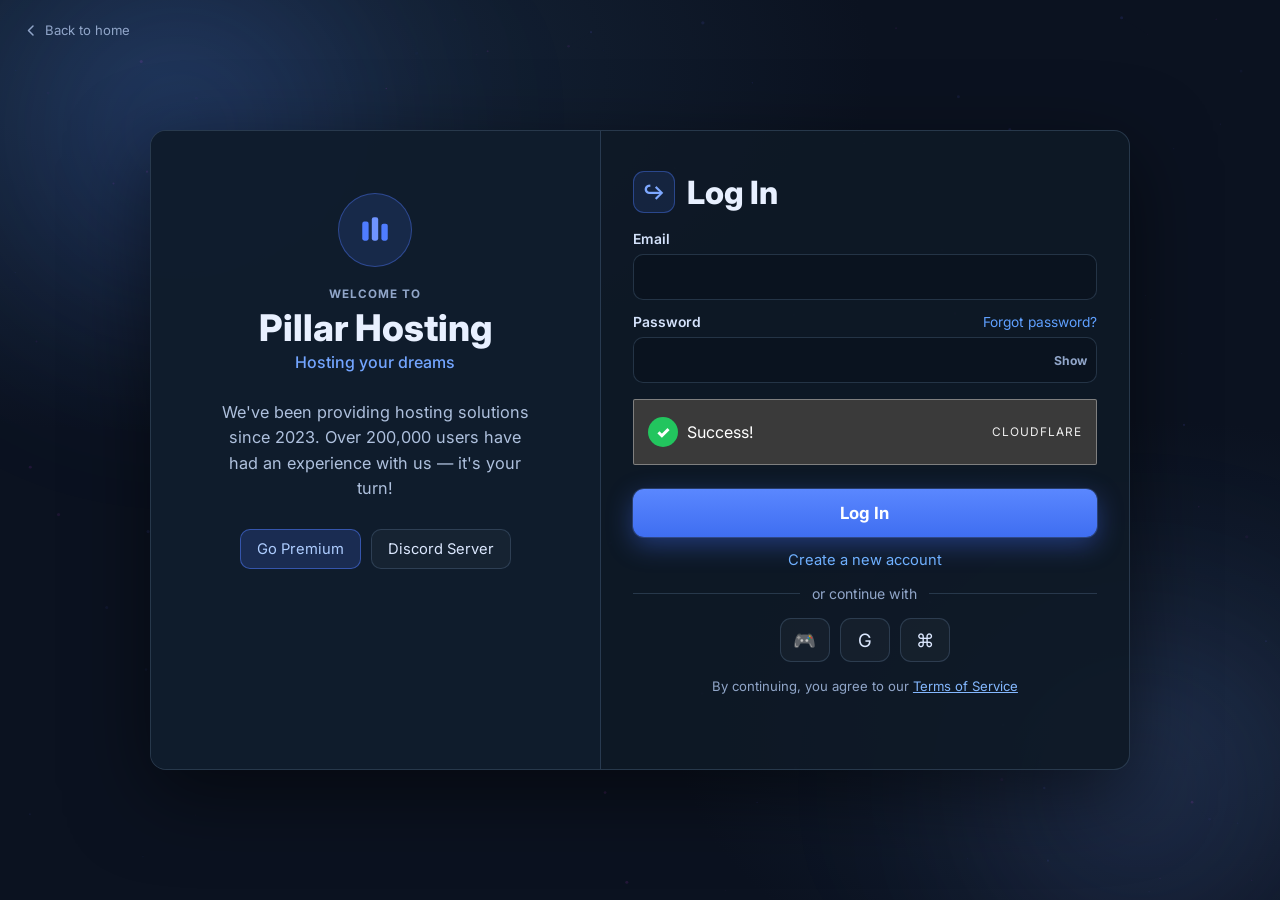
==== commit a7904252: "Update dashboard/login UI and fix deep-link routing" ====
--- a/dashboard.html
+++ b/dashboard.html
@@ -14,25 +14,51 @@
     <div class="sidebar-top">
       <a href="index.html" class="sidebar-logo">
         <svg viewBox="0 0 32 32" fill="none" class="logo-svg">
-          <rect x="4"  y="8"  width="6" height="18" rx="2" fill="#6366f1"/>
-          <rect x="13" y="4"  width="6" height="22" rx="2" fill="#818cf8"/>
-          <rect x="22" y="10" width="6" height="16" rx="2" fill="#6366f1"/>
+          <rect x="4"  y="8"  width="6" height="18" rx="2" fill="#4f7cff"/>
+          <rect x="13" y="4"  width="6" height="22" rx="2" fill="#6f93ff"/>
+          <rect x="22" y="10" width="6" height="16" rx="2" fill="#4f7cff"/>
         </svg>
-        <span>Pillar Hosting</span>
+        <div class="sidebar-brand-text">
+          <span class="brand-name">Wispbyte</span>
+          <span class="brand-sub">Hosting your dreams</span>
+        </div>
       </a>
 
+      <button class="sidebar-collapse" type="button" onclick="toggleSidebar()">
+        <span>«</span>
+        <span>Collapse</span>
+      </button>
+
       <nav class="sidebar-nav">
-        <div class="nav-group-label">MAIN</div>
+        <div class="nav-group-label">MAIN <span>⌄</span></div>
         <a href="#" class="nav-item active" data-page="overview">
-          <svg class="ni-icon" viewBox="0 0 20 20" fill="none"><rect x="2" y="2" width="7" height="7" rx="1.5" fill="currentColor"/><rect x="11" y="2" width="7" height="7" rx="1.5" fill="currentColor"/><rect x="2" y="11" width="7" height="7" rx="1.5" fill="currentColor"/><rect x="11" y="11" width="7" height="7" rx="1.5" fill="currentColor"/></svg>
-          <span>Overview</span>
+          <svg class="ni-icon" viewBox="0 0 20 20" fill="none"><path d="M3 9.5L10 4l7 5.5v6.5H3V9.5z" fill="currentColor"/></svg>
+          <span>Dashboard</span>
           <span class="nav-badge" id="navBadgeOverview" style="display:none"></span>
+        </a>
+        <a href="#" class="nav-item nav-muted">
+          <svg class="ni-icon" viewBox="0 0 20 20" fill="none"><rect x="3" y="4" width="14" height="12" rx="2" stroke="currentColor" stroke-width="1.6"/><path d="M3 8h14" stroke="currentColor" stroke-width="1.6"/></svg>
+          <span>Billing</span>
+        </a>
+        <a href="#" class="nav-item nav-muted">
+          <svg class="ni-icon" viewBox="0 0 20 20" fill="none"><circle cx="7" cy="8" r="2.3" fill="currentColor"/><circle cx="13" cy="8" r="2.3" fill="currentColor" opacity=".72"/><path d="M3.5 15c0-2.4 2-4.1 4.5-4.1S12.5 12.6 12.5 15" stroke="currentColor" stroke-width="1.5" stroke-linecap="round"/><path d="M9 15c.1-2 1.8-3.4 4-3.4 2.1 0 3.8 1.4 4 3.4" stroke="currentColor" stroke-width="1.5" stroke-linecap="round" opacity=".72"/></svg>
+          <span>Friends</span>
         </a>
         <a href="#" class="nav-item" data-page="projects">
           <svg class="ni-icon" viewBox="0 0 20 20" fill="none"><rect x="2" y="3" width="16" height="14" rx="2" stroke="currentColor" stroke-width="1.7"/><path d="M7 3v14M2 8h5M2 13h5" stroke="currentColor" stroke-width="1.7" stroke-linecap="round"/></svg>
-          <span>Projects</span>
+          <span>Your Servers</span>
           <span class="nav-badge" id="navBadgeProjects"></span>
         </a>
+        <a href="#" class="nav-item nav-store" data-page="addons">
+          <svg class="ni-icon" viewBox="0 0 20 20" fill="none"><path d="M6.5 8L10 3l3.5 5" stroke="currentColor" stroke-width="1.7" stroke-linecap="round" stroke-linejoin="round"/><rect x="4" y="8" width="12" height="8" rx="2" stroke="currentColor" stroke-width="1.7"/></svg>
+          <span>Store</span>
+        </a>
+        <a href="#" class="nav-item nav-create" data-page="deploy">
+          <svg class="ni-icon" viewBox="0 0 20 20" fill="none"><path d="M10 4v12M4 10h12" stroke="currentColor" stroke-width="1.8" stroke-linecap="round"/></svg>
+          <span>Create Server</span>
+        </a>
+
+        <div class="nav-group-label" style="margin-top:16px">SERVERS <span>⌄</span></div>
         <a href="#" class="nav-item" data-page="console">
           <svg class="ni-icon" viewBox="0 0 20 20" fill="none"><rect x="2" y="4" width="16" height="12" rx="2" stroke="currentColor" stroke-width="1.7"/><path d="M6 8l3 2.5L6 13M11 13h4" stroke="currentColor" stroke-width="1.7" stroke-linecap="round" stroke-linejoin="round"/></svg>
           <span>Console</span>
@@ -41,30 +67,43 @@
           <svg class="ni-icon" viewBox="0 0 20 20" fill="none"><path d="M4 3h7l4 4v10H4V3z" stroke="currentColor" stroke-width="1.7"/><path d="M11 3v4h4" stroke="currentColor" stroke-width="1.7"/></svg>
           <span>Files</span>
         </a>
-
-        <div class="nav-group-label" style="margin-top:16px">SERVICES</div>
-        <a href="#" class="nav-item" data-page="addons">
-          <svg class="ni-icon" viewBox="0 0 20 20" fill="none"><circle cx="10" cy="10" r="7" stroke="currentColor" stroke-width="1.7"/><path d="M10 7v6M7 10h6" stroke="currentColor" stroke-width="1.7" stroke-linecap="round"/></svg>
-          <span>Addons</span>
-        </a>
         <a href="#" class="nav-item" data-page="backups">
           <svg class="ni-icon" viewBox="0 0 20 20" fill="none"><path d="M10 3v10M6 9l4 4 4-4" stroke="currentColor" stroke-width="1.7" stroke-linecap="round" stroke-linejoin="round"/><path d="M4 15h12" stroke="currentColor" stroke-width="1.7" stroke-linecap="round"/></svg>
           <span>Backups</span>
         </a>
-        <a href="#" class="nav-item" data-page="deploy">
-          <svg class="ni-icon" viewBox="0 0 20 20" fill="none"><path d="M10 2l2.5 5h5.5l-4.5 3.5 1.5 5.5L10 13l-5 3 1.5-5.5L2 7h5.5z" stroke="currentColor" stroke-width="1.7" stroke-linejoin="round"/></svg>
-          <span>Deploy</span>
-        </a>
-
-        <div class="nav-group-label" style="margin-top:16px">ACCOUNT</div>
+
+        <div class="nav-group-label" style="margin-top:16px">ACCOUNT <span>⌄</span></div>
+        <a href="#" class="nav-item" data-page="settings">
+          <svg class="ni-icon" viewBox="0 0 20 20" fill="none"><circle cx="10" cy="10" r="2.5" stroke="currentColor" stroke-width="1.7"/><path d="M10 2v2M10 16v2M2 10h2M16 10h2M4.22 4.22l1.42 1.42M14.36 14.36l1.42 1.42M4.22 15.78l1.42-1.42M14.36 5.64l1.42-1.42" stroke="currentColor" stroke-width="1.7" stroke-linecap="round"/></svg>
+          <span>Profile</span>
+        </a>
         <a href="#" class="nav-item" data-page="settings">
           <svg class="ni-icon" viewBox="0 0 20 20" fill="none"><circle cx="10" cy="10" r="2.5" stroke="currentColor" stroke-width="1.7"/><path d="M10 2v2M10 16v2M2 10h2M16 10h2M4.22 4.22l1.42 1.42M14.36 14.36l1.42 1.42M4.22 15.78l1.42-1.42M14.36 5.64l1.42-1.42" stroke="currentColor" stroke-width="1.7" stroke-linecap="round"/></svg>
           <span>Settings</span>
         </a>
+        <a href="#" class="nav-item nav-muted">
+          <svg class="ni-icon" viewBox="0 0 20 20" fill="none"><rect x="4" y="3" width="12" height="14" rx="2" stroke="currentColor" stroke-width="1.6"/><path d="M7 8h6M7 11h6" stroke="currentColor" stroke-width="1.5" stroke-linecap="round"/></svg>
+          <span>Invoices</span>
+        </a>
+        <a href="#" class="nav-item nav-muted">
+          <svg class="ni-icon" viewBox="0 0 20 20" fill="none"><path d="M10 16v-5" stroke="currentColor" stroke-width="1.6" stroke-linecap="round"/><circle cx="10" cy="6" r="1" fill="currentColor"/><circle cx="10" cy="10" r="7" stroke="currentColor" stroke-width="1.6"/></svg>
+          <span>Support</span>
+        </a>
+
+        <div class="nav-group-label" style="margin-top:16px">SYSTEM <span>⌄</span></div>
+        <a href="#" class="nav-item nav-muted">
+          <svg class="ni-icon" viewBox="0 0 20 20" fill="none"><circle cx="5" cy="10" r="1.8" fill="currentColor"/><circle cx="15" cy="6" r="1.8" fill="currentColor"/><circle cx="15" cy="14" r="1.8" fill="currentColor"/><path d="M6.6 9.3L13.4 6.7M6.6 10.7l6.8 2.6" stroke="currentColor" stroke-width="1.5"/></svg>
+          <span>Node Status</span>
+        </a>
+        <a href="#" class="nav-item nav-danger">
+          <svg class="ni-icon" viewBox="0 0 20 20" fill="none"><path d="M5 6h10M7 6V4h6v2M7.5 8v7M12.5 8v7" stroke="currentColor" stroke-width="1.7" stroke-linecap="round"/><rect x="6" y="6" width="8" height="10" rx="1.5" stroke="currentColor" stroke-width="1.7"/></svg>
+          <span>Delete Servers</span>
+        </a>
       </nav>
     </div>
 
     <div class="sidebar-bottom">
+      <div class="sidebar-theme-pill">🎮 Wispbyte Theme</div>
       <div class="user-card" id="userCard">
         <div class="user-avatar" id="userAvatar">?</div>
         <div class="user-meta">
@@ -81,6 +120,7 @@
           <a href="#" onclick="Auth.logout(); return false;" class="ud-logout">Logout</a>
         </div>
       </div>
+      <div class="sidebar-credit">© A David Dobos Production</div>
     </div>
   </aside>
 
@@ -194,12 +234,8 @@
           <div class="section-card">
             <div class="sc-header"><h2>Quick Deploy</h2></div>
             <div class="quick-deploy-grid">
-              <button class="qd-btn" onclick="quickDeploy('Express.js')"><span class="qd-icon js" aria-label="Express.js"><svg class="icon-svg" viewBox="0 0 24 24" aria-hidden="true"><path d="M12 2l8 4.5v9L12 22l-8-6.5v-9L12 2z" fill="currentColor" opacity=".18"/><path d="M12 2l8 4.5v9L12 22l-8-6.5v-9L12 2z" fill="none" stroke="currentColor" stroke-width="1.5"/><circle cx="12" cy="12" r="2.2" fill="currentColor"/></svg></span>Express.js</button>
-              <button class="qd-btn" onclick="quickDeploy('FastAPI')"><span class="qd-icon fa" aria-label="FastAPI"><svg class="icon-svg" viewBox="0 0 24 24" aria-hidden="true"><path d="M13 2L5 13h5l-1 9 10-13h-5l-1-7z" fill="currentColor"/></svg></span>FastAPI</button>
-              <button class="qd-btn" onclick="quickDeploy('Discord Bot')"><span class="qd-icon dc" aria-label="Discord Bot"><svg class="icon-svg" viewBox="0 0 24 24" aria-hidden="true"><path d="M7 7.5c2.8-2 7.2-2 10 0 1 2 1.5 4 1.5 6.2-2 1.8-4.1 2.8-6.5 3.1l-.8-1.5-.8 1.5c-2.4-.3-4.5-1.3-6.5-3.1 0-2.2.5-4.2 1.5-6.2z" fill="none" stroke="currentColor" stroke-width="1.5"/><circle cx="9.5" cy="11.5" r="1" fill="currentColor"/><circle cx="14.5" cy="11.5" r="1" fill="currentColor"/></svg></span>Discord Bot</button>
-              <button class="qd-btn" onclick="quickDeploy('Flask')"><span class="qd-icon fl" aria-label="Flask"><svg class="icon-svg" viewBox="0 0 24 24" aria-hidden="true"><path d="M10 3h4v4l4.2 7.1A3.8 3.8 0 0 1 14.9 20H9.1a3.8 3.8 0 0 1-3.3-5.9L10 7V3z" fill="none" stroke="currentColor" stroke-width="1.6"/><path d="M8 14h8" stroke="currentColor" stroke-width="1.6"/></svg></span>Flask</button>
-              <button class="qd-btn" onclick="quickDeploy('Django')"><span class="qd-icon dj" aria-label="Django"><svg class="icon-svg" viewBox="0 0 24 24" aria-hidden="true"><rect x="5" y="5" width="10" height="10" rx="2" fill="none" stroke="currentColor" stroke-width="1.6"/><rect x="9" y="9" width="10" height="10" rx="2" fill="currentColor" opacity=".22" stroke="currentColor" stroke-width="1.2"/></svg></span>Django</button>
-              <button class="qd-btn" onclick="quickDeploy('Telegram Bot')"><span class="qd-icon tg" aria-label="Telegram Bot"><svg class="icon-svg" viewBox="0 0 24 24" aria-hidden="true"><path d="M3 11.5L20 4l-4.8 16-4.4-5-3.1 3.1v-4.8L3 11.5z" fill="none" stroke="currentColor" stroke-width="1.6" stroke-linejoin="round"/><path d="M20 4L7.7 13.3" stroke="currentColor" stroke-width="1.4"/></svg></span>Telegram</button>
+              <button class="qd-btn" onclick="quickDeploy('Web App')"><span class="qd-icon" aria-label="Web App">🌐</span>Web App</button>
+              <button class="qd-btn" onclick="quickDeploy('Discord Bot')"><span class="qd-icon" aria-label="Discord Bot">🤖</span>Discord Bot</button>
             </div>
           </div>
 
@@ -345,28 +381,18 @@
         <div class="deploy-form-card">
           <h2>Project Details</h2>
           <div class="form-group">
-            <label>Project Name</label>
+            <label>Server Name <span class="label-hint">(optional)</span></label>
             <input type="text" class="form-input" id="deployName" placeholder="my-awesome-app" />
           </div>
           <div class="form-group">
-            <label>Project Type</label>
-            <div class="type-picker" id="typePicker">
-              <button class="type-btn active" data-type="Express.js"><span class="qd-icon js" aria-label="Express.js"><svg class="icon-svg" viewBox="0 0 24 24" aria-hidden="true"><path d="M12 2l8 4.5v9L12 22l-8-6.5v-9L12 2z" fill="currentColor" opacity=".18"/><path d="M12 2l8 4.5v9L12 22l-8-6.5v-9L12 2z" fill="none" stroke="currentColor" stroke-width="1.5"/><circle cx="12" cy="12" r="2.2" fill="currentColor"/></svg></span>Express.js</button>
-              <button class="type-btn" data-type="FastAPI"><span class="qd-icon fa" aria-label="FastAPI"><svg class="icon-svg" viewBox="0 0 24 24" aria-hidden="true"><path d="M13 2L5 13h5l-1 9 10-13h-5l-1-7z" fill="currentColor"/></svg></span>FastAPI</button>
-              <button class="type-btn" data-type="Flask"><span class="qd-icon fl" aria-label="Flask"><svg class="icon-svg" viewBox="0 0 24 24" aria-hidden="true"><path d="M10 3h4v4l4.2 7.1A3.8 3.8 0 0 1 14.9 20H9.1a3.8 3.8 0 0 1-3.3-5.9L10 7V3z" fill="none" stroke="currentColor" stroke-width="1.6"/><path d="M8 14h8" stroke="currentColor" stroke-width="1.6"/></svg></span>Flask</button>
-              <button class="type-btn" data-type="Django"><span class="qd-icon dj" aria-label="Django"><svg class="icon-svg" viewBox="0 0 24 24" aria-hidden="true"><rect x="5" y="5" width="10" height="10" rx="2" fill="none" stroke="currentColor" stroke-width="1.6"/><rect x="9" y="9" width="10" height="10" rx="2" fill="currentColor" opacity=".22" stroke="currentColor" stroke-width="1.2"/></svg></span>Django</button>
-              <button class="type-btn" data-type="Discord Bot"><span class="qd-icon dc" aria-label="Discord Bot"><svg class="icon-svg" viewBox="0 0 24 24" aria-hidden="true"><path d="M7 7.5c2.8-2 7.2-2 10 0 1 2 1.5 4 1.5 6.2-2 1.8-4.1 2.8-6.5 3.1l-.8-1.5-.8 1.5c-2.4-.3-4.5-1.3-6.5-3.1 0-2.2.5-4.2 1.5-6.2z" fill="none" stroke="currentColor" stroke-width="1.5"/><circle cx="9.5" cy="11.5" r="1" fill="currentColor"/><circle cx="14.5" cy="11.5" r="1" fill="currentColor"/></svg></span>Discord Bot</button>
-              <button class="type-btn" data-type="Telegram Bot"><span class="qd-icon tg" aria-label="Telegram Bot"><svg class="icon-svg" viewBox="0 0 24 24" aria-hidden="true"><path d="M3 11.5L20 4l-4.8 16-4.4-5-3.1 3.1v-4.8L3 11.5z" fill="none" stroke="currentColor" stroke-width="1.6" stroke-linejoin="round"/><path d="M20 4L7.7 13.3" stroke="currentColor" stroke-width="1.4"/></svg></span>Telegram Bot</button>
-              <button class="type-btn" data-type="Node.js"><span class="qd-icon js" aria-label="Node.js"><svg class="icon-svg" viewBox="0 0 24 24" aria-hidden="true"><path d="M12 2l8 4.5v9L12 22l-8-6.5v-9L12 2z" fill="currentColor" opacity=".18"/><path d="M12 2l8 4.5v9L12 22l-8-6.5v-9L12 2z" fill="none" stroke="currentColor" stroke-width="1.5"/><circle cx="12" cy="12" r="2.2" fill="currentColor"/></svg></span>Node.js</button>
-              <button class="type-btn" data-type="Bun"><span class="qd-icon fa" aria-label="Bun"><svg class="icon-svg" viewBox="0 0 24 24" aria-hidden="true"><circle cx="12" cy="12" r="8" fill="none" stroke="currentColor" stroke-width="1.6"/><circle cx="9.3" cy="11" r="1" fill="currentColor"/><circle cx="14.7" cy="11" r="1" fill="currentColor"/><path d="M9 15c1 .8 2 .9 3 .9s2-.1 3-.9" stroke="currentColor" stroke-width="1.4" fill="none" stroke-linecap="round"/></svg></span>Bun</button>
-              <button class="type-btn" data-type="PHP"><span class="qd-icon fl" aria-label="PHP"><svg class="icon-svg" viewBox="0 0 24 24" aria-hidden="true"><ellipse cx="12" cy="12" rx="8" ry="5.5" fill="none" stroke="currentColor" stroke-width="1.6"/><path d="M8 10h1.5M11.5 10H13M15 10h1" stroke="currentColor" stroke-width="1.4"/></svg></span>PHP</button>
-              <button class="type-btn" data-type="Ruby"><span class="qd-icon dj" aria-label="Ruby"><svg class="icon-svg" viewBox="0 0 24 24" aria-hidden="true"><path d="M12 3l6 5-2 8-8 5-3-8 3-6z" fill="none" stroke="currentColor" stroke-width="1.6"/><path d="M12 3l1.8 5L9 13l-4-0.2" stroke="currentColor" stroke-width="1.2"/></svg></span>Ruby</button>
-              <button class="type-btn" data-type="Go"><span class="qd-icon dc" aria-label="Go"><svg class="icon-svg" viewBox="0 0 24 24" aria-hidden="true"><path d="M4 12h9M4 9h7M4 15h6" stroke="currentColor" stroke-width="1.6" stroke-linecap="round"/><circle cx="15.5" cy="12" r="4.5" fill="none" stroke="currentColor" stroke-width="1.6"/><circle cx="15.5" cy="12" r="1" fill="currentColor"/></svg></span>Go</button>
-              <button class="type-btn" data-type="Rust"><span class="qd-icon tg" aria-label="Rust"><svg class="icon-svg" viewBox="0 0 24 24" aria-hidden="true"><circle cx="12" cy="12" r="7" fill="none" stroke="currentColor" stroke-width="1.6"/><circle cx="12" cy="12" r="2" fill="currentColor"/><path d="M12 5v2M12 17v2M5 12h2M17 12h2" stroke="currentColor" stroke-width="1.4"/></svg></span>Rust</button>
-              <button class="type-btn" data-type="Java"><span class="qd-icon js" aria-label="Java"><svg class="icon-svg" viewBox="0 0 24 24" aria-hidden="true"><path d="M8 18h8" stroke="currentColor" stroke-width="1.6"/><path d="M9 10h6v6a3 3 0 0 1-6 0v-6z" fill="none" stroke="currentColor" stroke-width="1.6"/><path d="M12 4c0 1.2 1.2 1.6 1.2 2.8S12 8.3 12 9" stroke="currentColor" stroke-width="1.3" fill="none" stroke-linecap="round"/></svg></span>Java</button>
-              <button class="type-btn" data-type=".NET"><span class="qd-icon fa" aria-label=".NET"><svg class="icon-svg" viewBox="0 0 24 24" aria-hidden="true"><rect x="4" y="5" width="16" height="14" rx="2" fill="none" stroke="currentColor" stroke-width="1.6"/><path d="M8 12h8" stroke="currentColor" stroke-width="1.6"/><path d="M12 8v8" stroke="currentColor" stroke-width="1.6"/></svg></span>.NET</button>
-              <button class="type-btn" data-type="Custom Runtime"><span class="qd-icon fl" aria-label="Custom Runtime"><svg class="icon-svg" viewBox="0 0 24 24" aria-hidden="true"><path d="M4 8l6-5v4l-3 2 3 2v4l-6-5V8zm16 0l-6-5v4l3 2-3 2v4l6-5V8z" fill="currentColor"/></svg></span>Custom Runtime</button>
-            </div>
+            <label>What are we making?</label>
+            <div class="category-picker" id="categoryPicker">
+              <button class="category-btn active" data-category="webapp" data-default-type="Flask"><span class="qd-icon" aria-label="Web App">🌐</span><div><strong>Web App</strong><span>Flask, Django, FastAPI, Express, Koa</span></div></button>
+              <button class="category-btn" data-category="discord" data-default-type="Python"><span class="qd-icon" aria-label="Discord Bot">🤖</span><div><strong>Discord Bot</strong><span>Python, NodeJS, Bun, Java</span></div></button>
+            </div>
+            <label>What type?</label>
+            <div class="type-picker" id="typePicker"></div>
+            <button class="type-back" id="typeBack" type="button" style="display:none">← Back</button>
           </div>
           <div class="form-group">
             <label>Deployment Method</label>
@@ -398,7 +424,7 @@
           <h2>Deployment Preview</h2>
           <div class="deploy-preview" id="deployPreview">
             <div class="dp-row"><span class="dp-k">Name</span><span class="dp-v" id="dpName">—</span></div>
-            <div class="dp-row"><span class="dp-k">Type</span><span class="dp-v" id="dpType">Express.js</span></div>
+            <div class="dp-row"><span class="dp-k">Type</span><span class="dp-v" id="dpType">Flask</span></div>
             <div class="dp-row"><span class="dp-k">Method</span><span class="dp-v" id="dpMethod">GitHub Import</span></div>
             <div class="dp-row"><span class="dp-k">Plan</span><span class="dp-v" id="dpPlan">Free</span></div>
             <div class="dp-row"><span class="dp-k">Status</span><span class="dp-v"><span class="tag-ready">Ready to deploy</span></span></div>
--- a/dashboard.css
+++ b/dashboard.css
@@ -4,20 +4,20 @@
 *, *::before, *::after { box-sizing: border-box; margin: 0; padding: 0; }
 
 :root {
-  --bg:        #06060f;
-  --bg2:       #09091a;
-  --card:      #0c0c1c;
-  --card2:     #111128;
-  --border:    rgba(255,255,255,0.07);
-  --border-h:  rgba(99,102,241,0.35);
-  --pink:      #6366f1;
-  --pink2:     #4338ca;
-  --text:      #e8e8f0;
-  --muted:     #7a7a92;
-  --green:     #22c55e;
-  --blue:      #3b82f6;
-  --orange:    #f97316;
-  --red:       #ef4444;
+  --bg:        #0a131f;
+  --bg2:       #0d1826;
+  --card:      #111d2d;
+  --card2:     #142235;
+  --border:    rgba(150,170,200,0.16);
+  --border-h:  rgba(120,150,200,0.26);
+  --pink:      #7da0d8;
+  --pink2:     #668fcf;
+  --text:      #d9e6fa;
+  --muted:     #93a8c6;
+  --green:     #5ba77f;
+  --blue:      #6f97c9;
+  --orange:    #b48859;
+  --red:       #bb6d73;
   --sidebar-w: 230px;
   --topbar-h:  58px;
   --r:         12px;
@@ -37,7 +37,7 @@
 .sidebar {
   width: var(--sidebar-w);
   height: 100vh;
-  background: var(--bg2);
+  background: #0b1724;
   border-right: 1px solid var(--border);
   display: flex;
   flex-direction: column;
@@ -57,29 +57,64 @@
 
 .sidebar-logo {
   display: flex;
-  align-items: center;
-  gap: 9px;
-  padding: 18px 12px 16px;
-  font-size: 1.2rem;
-  font-weight: 800;
+  align-items: flex-start;
+  gap: 10px;
+  padding: 14px 12px 10px;
   color: #fff;
-  letter-spacing: -0.5px;
-  border-bottom: 1px solid var(--border);
-  margin-bottom: 12px;
+  letter-spacing: -0.2px;
+  margin-bottom: 6px;
   transition: opacity 0.2s;
 }
 .sidebar-logo:hover { opacity: 0.8; }
 .logo-svg { width: 26px; height: 26px; }
 
+.sidebar-brand-text {
+  display: flex;
+  flex-direction: column;
+}
+.brand-name {
+  font-size: 1.05rem;
+  font-weight: 800;
+  color: #f1f6ff;
+  line-height: 1.1;
+}
+.brand-sub {
+  font-size: 0.88rem;
+  color: #7fa1cc;
+  margin-top: 2px;
+}
+
+.sidebar-collapse {
+  width: calc(100% - 24px);
+  margin: 8px 12px 14px;
+  height: 38px;
+  border: 1px solid rgba(170,190,220,0.3);
+  border-radius: 10px;
+  background: rgba(255,255,255,0.03);
+  color: #d2dff2;
+  font-size: 0.87rem;
+  font-weight: 600;
+  display: inline-flex;
+  align-items: center;
+  justify-content: center;
+  gap: 8px;
+}
+.sidebar-collapse:hover {
+  background: rgba(255,255,255,0.06);
+}
+
 .sidebar-nav { display: flex; flex-direction: column; gap: 2px; }
 
 .nav-group-label {
-  font-size: 0.62rem;
+  font-size: 0.72rem;
   font-weight: 700;
-  letter-spacing: 1.5px;
-  color: var(--muted);
-  padding: 6px 12px 4px;
-  opacity: 0.7;
+  letter-spacing: 1px;
+  color: var(--muted);
+  padding: 8px 12px 6px;
+  opacity: 0.9;
+  display: flex;
+  align-items: center;
+  justify-content: space-between;
 }
 
 .nav-item {
@@ -87,38 +122,50 @@
   align-items: center;
   gap: 10px;
   padding: 10px 12px;
-  border-radius: 9px;
+  border-radius: 10px;
   font-size: 0.875rem;
-  font-weight: 500;
-  color: var(--muted);
+  font-weight: 600;
+  color: var(--muted);
+  border: 1px solid rgba(150,170,200,0.13);
+  background: rgba(255,255,255,0.015);
   transition: background 0.18s, color 0.18s, transform 0.15s;
   position: relative;
 }
 .ni-icon { width: 17px; height: 17px; flex-shrink: 0; }
 .nav-item span:nth-child(2) { flex: 1; }
 .nav-item:hover {
-  background: rgba(255,255,255,0.05);
+  background: rgba(255,255,255,0.06);
   color: var(--text);
-  transform: translateX(2px);
+  transform: translateX(1px);
 }
 .nav-item.active {
-  background: rgba(99,102,241,0.12);
-  color: var(--pink);
+  background: rgba(89,126,184,0.22);
+  color: #dce9ff;
+  border-color: rgba(118,154,206,0.42);
   font-weight: 600;
 }
-.nav-item.active::before {
-  content: '';
-  position: absolute;
-  left: 0; top: 20%; bottom: 20%;
-  width: 3px;
-  background: var(--pink);
-  border-radius: 0 3px 3px 0;
+
+.nav-item.nav-store {
+  background: rgba(120,108,55,0.16);
+  border-color: rgba(174,158,84,0.32);
+}
+.nav-item.nav-create {
+  background: rgba(53,129,104,0.16);
+  border-color: rgba(82,166,137,0.34);
+}
+.nav-item.nav-danger {
+  background: rgba(130,58,72,0.17);
+  border-color: rgba(177,92,109,0.34);
+  color: #e0b4bd;
+}
+.nav-item.nav-muted {
+  color: #b4c5dd;
 }
 
 .nav-badge {
   min-width: 18px;
   height: 18px;
-  background: var(--pink);
+  background: #4f7ab1;
   color: #fff;
   font-size: 0.62rem;
   font-weight: 800;
@@ -131,8 +178,20 @@
 
 /* ── SIDEBAR BOTTOM (user card) ──────────────────────────────────────────── */
 .sidebar-bottom {
-  padding: 12px 10px;
+  padding: 12px 10px 18px;
   border-top: 1px solid var(--border);
+}
+
+.sidebar-theme-pill {
+  margin: 0 0 10px;
+  border: 1px solid rgba(160,182,214,0.28);
+  border-radius: 9px;
+  background: rgba(255,255,255,0.02);
+  color: #cfddf2;
+  font-size: 0.82rem;
+  font-weight: 600;
+  text-align: center;
+  padding: 8px 10px;
 }
 
 .user-card {
@@ -151,7 +210,7 @@
 .user-avatar {
   width: 34px; height: 34px;
   border-radius: 9px;
-  background: linear-gradient(135deg, var(--pink), #6366f1);
+  background: linear-gradient(135deg, #557db5, #446da7);
   display: flex;
   align-items: center;
   justify-content: center;
@@ -206,6 +265,14 @@
 .ud-divider { height: 1px; background: var(--border); margin: 4px 0; }
 .ud-logout { color: var(--red) !important; }
 .ud-logout:hover { background: rgba(239,68,68,0.1) !important; }
+
+.sidebar-credit {
+  margin-top: 10px;
+  text-align: center;
+  color: var(--muted);
+  opacity: 0.8;
+  font-size: 0.72rem;
+}
 
 /* ── SIDEBAR OVERLAY (mobile) ────────────────────────────────────────────── */
 .sidebar-overlay {
@@ -532,6 +599,10 @@
 .pc-icon.discord  { color: #a5b4fc; }
 .pc-icon.telegram { color: #7dd3fc; }
 .pc-icon.default { color: var(--pink); }
+.pc-icon.emoji {
+  color: #f8fafc;
+  font-size: 1rem;
+}
 
 .pc-info { flex: 1; min-width: 0; }
 .pc-name { font-size: 0.9rem; font-weight: 700; color: #fff; white-space: nowrap; overflow: hidden; text-overflow: ellipsis; }
@@ -669,6 +740,8 @@
   background: rgba(255,255,255,0.04);
   border: 1px solid var(--border);
   flex-shrink: 0;
+  font-size: 0.95rem;
+  line-height: 1;
 }
 .qd-icon .icon-svg {
   width: 14px;
@@ -909,7 +982,8 @@
   height: 42px;
   margin-bottom: 10px;
   border-radius: 10px;
-  font-size: 0.7rem;
+  font-size: 1.2rem;
+  letter-spacing: 0;
 }
 .addon-name { font-size: 0.92rem; font-weight: 700; color: #fff; margin-bottom: 6px; }
 .addon-desc { font-size: 0.8rem; color: var(--muted); line-height: 1.6; margin-bottom: 16px; }
@@ -1003,6 +1077,41 @@
   grid-template-columns: repeat(3, minmax(0, 1fr));
   gap: 8px;
 }
+.category-picker {
+  display: grid;
+  grid-template-columns: repeat(2, minmax(0, 1fr));
+  gap: 8px;
+  margin-bottom: 10px;
+}
+.category-btn {
+  display: flex;
+  align-items: flex-start;
+  gap: 10px;
+  text-align: left;
+  background: rgba(255,255,255,0.03);
+  border: 1px solid var(--border);
+  border-radius: 9px;
+  padding: 10px 12px;
+  color: var(--muted);
+  transition: 0.15s;
+}
+.category-btn strong {
+  display: block;
+  font-size: 0.85rem;
+  color: #fff;
+  margin-bottom: 3px;
+}
+.category-btn span {
+  display: block;
+  font-size: 0.72rem;
+  color: var(--muted);
+  line-height: 1.45;
+}
+.category-btn:hover { border-color: var(--border-h); }
+.category-btn.active {
+  border-color: rgba(99,102,241,0.55);
+  background: rgba(99,102,241,0.1);
+}
 .type-btn {
   display: flex;
   align-items: center;
@@ -1016,7 +1125,17 @@
   transition: 0.15s;
 }
 .type-btn:hover { border-color: var(--border-h); color: var(--text); }
-.type-btn.active { border-color: var(--pink); color: var(--pink); background: rgba(217,70,239,0.08); }
+.type-btn.active { border-color: rgba(99,102,241,0.55); color: #c7d2fe; background: rgba(99,102,241,0.12); }
+
+.type-back {
+  margin-top: 10px;
+  border: none;
+  background: transparent;
+  color: var(--muted);
+  font-size: 0.8rem;
+  padding: 0;
+}
+.type-back:hover { color: #fff; }
 
 .method-tabs { display: flex; gap: 6px; flex-wrap: wrap; }
 .method-tab {
@@ -1305,4 +1424,5 @@
   .stat-cards { grid-template-columns: 1fr; }
   .page { padding: 16px 14px 30px; }
   .projects-grid { grid-template-columns: 1fr; }
-}
+  .category-picker, .type-picker { grid-template-columns: 1fr; }
+}
